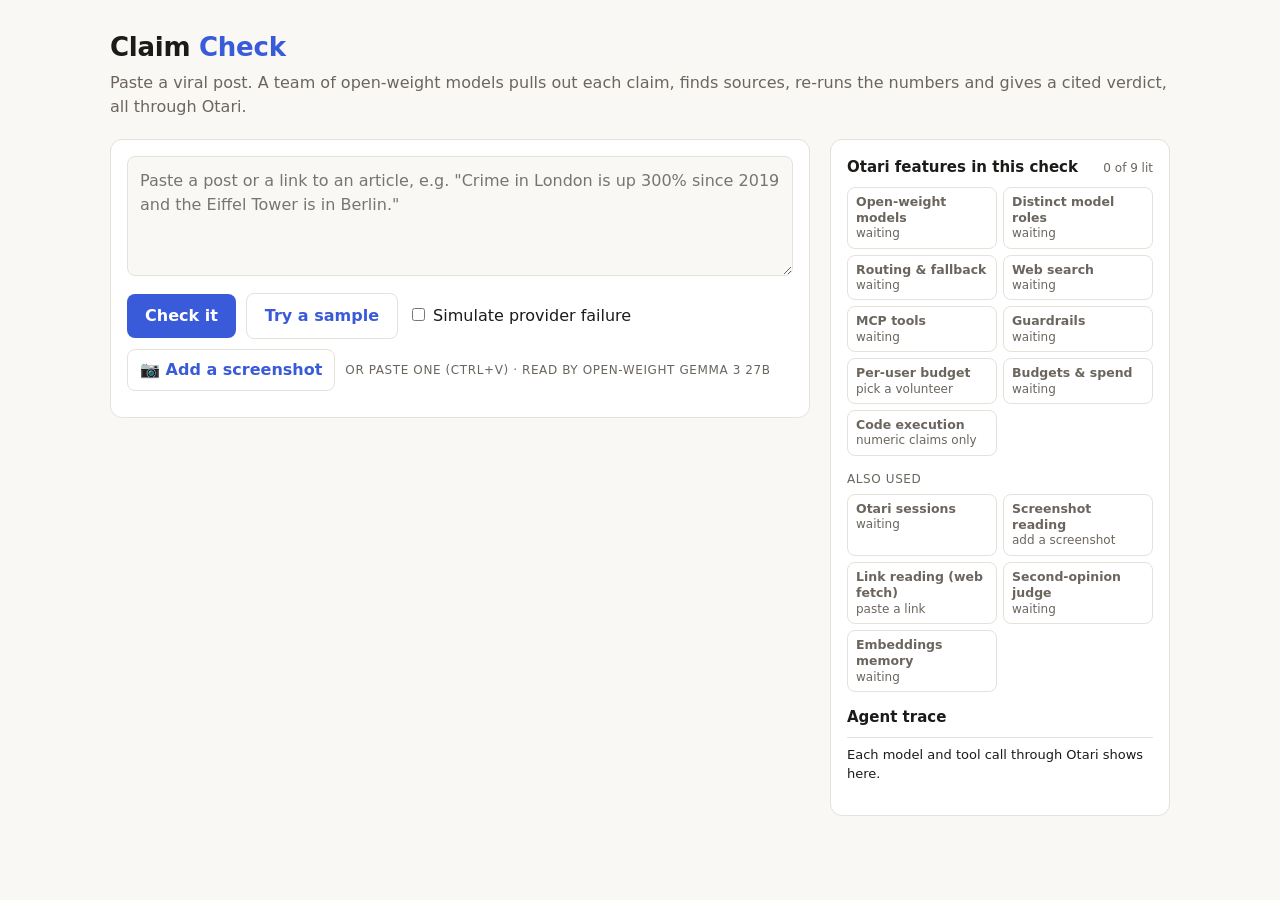
==== static/index.html @ 07c280ec "Second review pass: misinformation-safe extraction, robustness, pinned deps - Extractor prompt frame" ====
<!doctype html>
<html lang="en">
<head>
<meta charset="utf-8">
<meta name="viewport" content="width=device-width, initial-scale=1">
<title>Claim Check</title>
<style>
:root{--bg:#faf8f5;--card:#fff;--ink:#1d1b19;--quiet:#6b655e;--line:#e6e1da;--accent:#3a5bd9;
--good:#2f7d4f;--bad:#b3362c;--warn:#b7791f;--muted:#7a7570;font-family:Inter,system-ui,-apple-system,Segoe UI,sans-serif}
@media (prefers-color-scheme:dark){:root{--bg:#161514;--card:#1f1e1c;--ink:#efece8;--quiet:#a39d96;--line:#34312e;--accent:#8aa2ff}}
*{box-sizing:border-box}main>*{min-width:0}.nums,.err,.expl,.src{overflow-wrap:anywhere}body{margin:0;background:var(--bg);color:var(--ink);line-height:1.5}
header{max-width:1100px;margin:0 auto;padding:28px 20px 8px}
h1{margin:0;font-size:26px;letter-spacing:-.01em}h1 span{color:var(--accent)}
header p{margin:4px 0 0;color:var(--quiet)}
main{max-width:1100px;margin:0 auto;padding:12px 20px 60px;display:grid;grid-template-columns:minmax(0,1fr) 340px;gap:20px}
@media (max-width:860px){main{grid-template-columns:minmax(0,1fr)}}
html,body{overflow-x:hidden}
.card{background:var(--card);border:1px solid var(--line);border-radius:12px;padding:16px}
textarea{width:100%;min-height:120px;border:1px solid var(--line);border-radius:8px;padding:12px;font:inherit;
background:var(--bg);color:var(--ink);resize:vertical}
.row{display:flex;gap:10px;align-items:center;margin-top:10px;flex-wrap:wrap}
button{background:var(--accent);color:#fff;border:0;border-radius:8px;padding:10px 18px;font:inherit;font-weight:600;cursor:pointer}
button:disabled{opacity:.5;cursor:default}.ghost{background:none;color:var(--accent);border:1px solid var(--line)}
#status{color:var(--quiet);font-size:14px}
.claim{margin-top:14px}.claim h3{margin:0 0 6px;font-size:16px;font-weight:600}
.kind{font-size:12px;color:var(--quiet);text-transform:uppercase;letter-spacing:.05em}
.verdict{display:inline-block;font-weight:700;font-size:13px;padding:3px 10px;border-radius:999px;border:1.5px solid currentColor;margin-right:8px}
.v-Supported{color:var(--good)}.v-False{color:var(--bad)}.v-Misleading{color:var(--warn)}
.v-Unsupported,.v-Cantverify,.v-Opinion,.v-pending{color:var(--muted)}
.expl{margin:8px 0}.true{color:var(--quiet);font-size:14px}
.src{font-size:14px;margin:4px 0;padding-left:10px;border-left:3px solid var(--line)}
.src.supports{border-color:var(--good)}.src.contradicts{border-color:var(--bad)}
.src a{color:var(--accent);word-break:break-all}.src q{color:var(--quiet)}
.nums{font-size:14px;background:var(--bg);border-radius:8px;padding:8px 10px;margin-top:8px}
.nums code{font-size:12px;white-space:pre-wrap;display:block;margin-top:4px;color:var(--quiet)}
aside h2{font-size:15px;margin:0 0 8px}.step{font-size:13px;border-top:1px solid var(--line);padding:7px 0}
.step b{text-transform:capitalize}.step .m{color:var(--quiet);word-break:break-all}.fb{color:var(--warn);font-weight:600}
.err{color:var(--bad)}.blocked{border-color:var(--bad)}.blocked b{color:var(--bad)}
select{font:inherit;padding:6px;border-radius:6px;border:1px solid var(--line);background:var(--bg);color:var(--ink)}
.badge{font-size:11px;border:1px solid var(--line);border-radius:999px;padding:1px 7px;margin-left:4px;color:var(--quiet)}.tot{font-size:14px;margin-top:8px;font-weight:600}
.spin{display:inline-block;width:10px;height:10px;border:2px solid var(--line);border-top-color:var(--accent);border-radius:50%;animation:s 1s linear infinite;margin-right:6px}
@keyframes s{to{transform:rotate(360deg)}}
.feat{display:grid;grid-template-columns:repeat(2,minmax(0,1fr));gap:6px;margin-bottom:14px}
.tile{min-width:0;overflow-wrap:anywhere;border:1px solid var(--line);border-radius:8px;padding:6px 8px;font-size:12px;line-height:1.3;color:var(--quiet);transition:all .25s}
.tile b{display:block;font-size:12.5px;color:var(--quiet)}
.tile.on{border-color:var(--good);background:color-mix(in srgb,var(--good) 10%,transparent);color:var(--ink)}.tile.on b{color:var(--good)}
.tile.warn{border-color:var(--warn);background:color-mix(in srgb,var(--warn) 12%,transparent);color:var(--ink)}.tile.warn b{color:var(--warn)}
.tile.bad{border-color:var(--bad);background:color-mix(in srgb,var(--bad) 10%,transparent);color:var(--ink)}.tile.bad b{color:var(--bad)}
.tile.idle b::after{content:" ·";}
.shot{display:flex;gap:10px;align-items:center;margin-top:10px;flex-wrap:wrap}.shot img{max-height:70px;border-radius:6px;border:1px solid var(--line)}
.linkbtn{background:none;border:0;color:var(--accent);padding:0;font-weight:600;cursor:pointer}
.second{font-size:13px;margin-top:6px;color:var(--quiet)}.second.dis{color:var(--warn);font-weight:600}
.reply{white-space:pre-wrap;background:var(--bg);border:1px solid var(--line);border-radius:8px;padding:10px;margin-top:8px;font-size:15px}
.cardimg{width:100%;max-width:420px;border:1px solid var(--line);border-radius:8px;margin-top:8px;display:block}
.cached{font-size:12px;color:var(--warn);margin-top:4px}.transcript{white-space:pre-wrap;font-size:14px;color:var(--quiet)}
.hist{font-size:13px;margin-top:10px}.hist a{color:var(--accent);text-decoration:none}.hist div{padding:3px 0;border-top:1px solid var(--line)}
.banner{background:color-mix(in srgb,var(--accent) 10%,transparent);border:1px solid var(--accent);border-radius:10px;padding:10px 14px;margin-bottom:12px;font-size:14px}
.subhead{font-size:12px;color:var(--quiet);margin:2px 0 6px;text-transform:uppercase;letter-spacing:.05em}
.fhead{display:flex;justify-content:space-between;align-items:baseline}.fhead span{font-size:12px;color:var(--quiet)}

@keyframes pulse{0%,100%{box-shadow:0 0 0 0 rgba(37,99,235,.5)}50%{box-shadow:0 0 0 6px rgba(37,99,235,0)}}
#go.pulse{animation:pulse 1.4s ease-in-out 3}
</style>
</head>
<body>
<header>
  <h1>Claim <span>Check</span></h1>
  <p>Paste a viral post. A team of open-weight models pulls out each claim, finds sources, re-runs the numbers and gives a cited verdict, all through Otari.</p>
</header>
<main>
  <section>
    <div id="banner"></div>
    <div class="card">
      <textarea id="post" maxlength="4000" placeholder="Paste a post or a link to an article, e.g. &quot;Crime in London is up 300% since 2019 and the Eiffel Tower is in Berlin.&quot;"></textarea>
      <div class="row">
        <button id="go">Check it</button>
        <button class="ghost" id="sample">Try a sample</button>
        <label title="Sends a request the primary provider rejects, so Otari's routing policy falls back"><input type="checkbox" id="outage"> Simulate provider failure</label>
        <label id="vwrap" hidden>Checking as <select id="volunteer"></select></label>
        <span id="status"></span>
      </div>
      <div class="shot">
        <label class="ghost" style="padding:8px 12px;border-radius:8px;cursor:pointer;border:1px solid var(--line);color:var(--accent);font-weight:600">
          📷 Add a screenshot<input type="file" id="shotfile" accept="image/png,image/jpeg,image/webp" hidden></label>
        <span class="kind">or paste one (Ctrl+V) · read by open-weight Gemma 3 27B</span>
        <img id="shotprev" hidden alt="Screenshot preview"><button class="linkbtn" id="shotclear" hidden>Remove</button>
      </div>
      <div class="hist" id="hist"></div>
    </div>
    <div id="sharebox"></div>
    <div id="claims"></div>
  </section>
  <aside class="card">
    <div class="fhead"><h2>Otari features in this check</h2><span id="fcount"></span></div>
    <div class="feat" id="feat"></div>
    <div class="subhead">Also used</div>
    <div class="feat" id="feat2"></div>
    <h2>Agent trace</h2>
    <div id="trace"><div class="step m">Each model and tool call through Otari shows here.</div></div>
    <div class="tot" id="total"></div>
  </aside>
</main>
<script>
const $ = s => document.querySelector(s);
const esc = s => String(s ?? "").replace(/[&<>"']/g, c => ({"&":"&amp;","<":"&lt;",">":"&gt;",'"':"&quot;","'":"&#39;"}[c]));
const SAMPLE = "BREAKING: UK inflation hit 11.1% in October 2022, the highest in 41 years. The Eiffel Tower is in Berlin. Honestly this government is the worst ever.";
let cost = 0, steps = 0;
fetch("/api/config").then(r => r.json()).then(c => {
  if (c.volunteers.length){ $("#vwrap").hidden = false;
    $("#volunteer").innerHTML = c.volunteers.map(v => `<option>${esc(v)}</option>`).join(""); }
}).catch(() => {});

// ---- Live feature panel: every tile is driven by real trace data from Otari responses
const TILES = [
  ["models","Open-weight models"],["roles","Distinct model roles"],["routing","Routing & fallback"],
  ["search","Web search"],["mcp","MCP tools"],["guard","Guardrails"],
  ["peruser","Per-user budget"],["budget","Budgets & spend"],["code","Code execution"]];
let F;
function resetF(){ F = {tier:null, session:null, reader:false, readerModel:null, memoryRan:false, memoryHits:0, page:null, judges:0, agreed:0, models:new Set(), roles:new Set(), policy:false, fell:null, searches:0, mcpAttached:false,
  mcpCalls:[], guards:[], blocked:false, user:null, overBudget:false, numbersTried:false, numbersOk:false, spend:0}; renderF(); }
// Friendly model names: drop the provider path and Bedrock's region/vendor prefix and version suffix
const short = m => String(m || "").split("/").pop().replace(/^(us|eu|apac)\.[a-z]+\./, "").replace(/-v\d+:\d+$/, "").replace(/^[a-z]+:/, "");
function tile(id, state, detail){ return [id, state, detail]; }
function renderF(){
  const t = {};
  t.models = F.models.size ? tile("models", F.models.size >= 2 ? "on" : "idle", `${F.models.size}: ${[...F.models].map(short).join(", ")}`) : tile("models","","waiting");
  t.roles = F.roles.size ? tile("roles", F.roles.size >= 2 ? "on" : "idle", [...F.roles].join(" · ")) : tile("roles","","waiting");
  t.routing = F.fell ? tile("routing","warn",`fell back to ${short(F.fell)}`) : F.tier ? tile("routing","warn",`budget tier-down: judge on ${short(F.tier)}`) : F.policy ? tile("routing","on","via Otari policies (cc-*)") : tile("routing","","waiting");
  t.search = F.searches ? tile("search","on",`${F.searches} search/fetch call(s)`) : tile("search","","waiting");
  t.mcp = F.mcpCalls.length ? tile("mcp","on",[...new Set(F.mcpCalls.map(c => c.tool))].join(", ")) : F.mcpAttached ? tile("mcp","idle","attached · model didn't need it") : tile("mcp","","waiting");
  t.guard = F.blocked ? tile("guard","bad","post blocked before any model") : F.guards.length ? tile("guard","on", F.guards.map(g => `${g.profile} ${g.valid ? "✓" : g.valid === false ? "✗" : "?"}`).join(", ")) : tile("guard","","waiting");
  t.peruser = F.overBudget ? tile("peruser","bad",`${F.user || "key"}: limit reached`) : F.user ? tile("peruser","on",`${F.user}'s own key & budget`) : tile("peruser","","pick a volunteer");
  t.budget = F.spend ? tile("budget","on",`$${F.spend.toFixed(4)} metered by Otari`) : tile("budget","","waiting");
  t.code = F.numbersOk ? tile("code","on","numbers re-run in sandbox") : F.numbersTried ? tile("code","bad","blocked on hosted (issue #2719)") : tile("code","","numeric claims only");
  let lit = 0;
  $("#feat").innerHTML = TILES.map(([id, label]) => { const [, st, d] = t[id]; if (st === "on" || st === "warn" || st === "bad" && id !== "code") lit++;
    return `<div class="tile ${st}"><b>${label}</b>${esc(d)}</div>`; }).join("");
  $("#fcount").textContent = `${lit} of 9 lit`;
  const x = [
    ["Otari sessions", F.session ? "on" : "", F.session ? `one session per check: ${F.session.slice(0, 22)}…` : "waiting"],
    ["Screenshot reading", F.reader ? "on" : "", F.reader ? `read by ${short(F.readerModel)}` : "add a screenshot"],
    ["Link reading (web fetch)", F.page ? "on" : "", F.page ? `read ${F.page}` : "paste a link"],
    ["Second-opinion judge", F.judges ? (F.agreed === F.judges ? "on" : "warn") : "", F.judges ? `agreed on ${F.agreed} of ${F.judges}` : "waiting"],
    ["Embeddings memory", F.memoryHits ? "on" : F.memoryRan ? "idle" : "", F.memoryHits ? `${F.memoryHits} claim(s) reused` : F.memoryRan ? "checked memory · nothing reused" : "waiting"]];
  $("#feat2").innerHTML = x.map(([label, st, d]) => `<div class="tile ${st}"><b>${label}</b>${esc(d)}</div>`).join("");
}
function featStep(s){
  if (!s.error){ F.models.add(s.upstream_model || s.model_served || s.model_requested); F.roles.add(s.role); }
  if (String(s.model_requested).startsWith("cc-")) F.policy = true;
  if (s.fell_back) F.fell = s.upstream_model || s.model_served;
  if (s.role === "judge" && /gpt-oss-20b/.test(s.upstream_model || "")) F.tier = s.upstream_model;  // cc-judge tiered down
  F.searches += (s.tool_calls || []).filter(c => /web_(search|fetch)/.test(c.type || "")).length;
  if (s.mcp && s.mcp.length) F.mcpAttached = true;
  F.mcpCalls.push(...(s.mcp_calls || []));
  if (s.guardrails && s.guardrails.length){ F.guards = s.guardrails;
    // our guardrail service runs these open-weight models for Otari's guardrail hook
    if (s.guardrails.some(g => g.valid !== null)){ F.models.add("Llama-Guard-4"); F.models.add("gpt-oss-safeguard-20b"); F.roles.add("guardrails"); } }
  if (s.cost_usd) F.spend += s.cost_usd;
  if (s.role === "reader" && !s.error){ F.reader = true; F.readerModel = s.upstream_model || s.model_served || s.model_requested; }
  if (s.role === "memory" && !s.error) F.memoryRan = true;
  if (s.role === "numbers"){ F.numbersTried = true; if (!s.error) F.numbersOk = true; }
  renderF();
}
resetF();
let shot = null, lastVerdicts = {}, lastPost = "";
async function loadShot(file){
  if (!file || !/^image\/(png|jpeg|webp)$/.test(file.type)) return;
  const img = new Image(), url = URL.createObjectURL(file);
  await new Promise(r => { img.onload = r; img.src = url; });
  const scale = Math.min(1, 1600 / Math.max(img.width, img.height)), c = document.createElement("canvas");
  c.width = Math.round(img.width * scale); c.height = Math.round(img.height * scale);
  c.getContext("2d").drawImage(img, 0, 0, c.width, c.height);
  shot = c.toDataURL("image/jpeg", 0.88); URL.revokeObjectURL(url);
  $("#shotprev").src = shot; $("#shotprev").hidden = false; $("#shotclear").hidden = false;
}
$("#shotfile").onchange = e => loadShot(e.target.files[0]);
$("#shotclear").onclick = () => { shot = null; $("#shotprev").hidden = true; $("#shotclear").hidden = true; $("#shotfile").value = ""; };
document.addEventListener("paste", e => { const it = [...(e.clipboardData?.items || [])].find(i => i.type.startsWith("image/")); if (it) loadShot(it.getAsFile()); });

function getHistory(){ try { return JSON.parse(localStorage.getItem("cc-history") || "[]"); } catch { return []; } }
function renderHistory(){
  const h = getHistory(); $("#hist").innerHTML = h.length ? `<div class="kind" style="border:0">Your recent checks</div>` + h.slice(0, 6).map(x =>
    `<div><a href="/r/${esc(x.id)}">${esc(x.text.slice(0, 80))}${x.text.length > 80 ? "…" : ""}</a> <span class="kind">${esc(x.summary)}</span></div>`).join("") : "";
}
function secondLine(o){
  if (!o) return "";
  return o.agree
    ? `<div class="second">✓ Second opinion from ${esc(short(o.model))} agrees: ${esc(o.verdict)}</div>`
    : `<div class="second dis">⚠ The two judges disagree. ${esc(short(o.model))} says <b>${esc(o.verdict)}</b>: ${esc(o.explanation)}</div>`;
}
function showShare(id, fromShared){
  const link = `${location.origin}/r/${id}`;
  $("#sharebox").innerHTML = `<div class="card claim"><b>Share this report</b> <span class="kind">anyone with the link sees these verdicts and sources</span>
    <div class="row"><input id="sharelink" value="${esc(link)}" readonly style="flex:1;min-width:0;font:inherit;padding:8px;border:1px solid var(--line);border-radius:8px;background:var(--bg);color:var(--ink)">
    <button class="ghost" id="copylink">Copy link</button></div>
    <img class="cardimg" src="/r/${esc(id)}/card.png" alt="Preview card shown when this link is shared" onerror="this.remove()">
    <div class="row" style="margin-top:10px"><button class="ghost" id="replybtn">✍ Draft a calm reply</button>
      <span class="kind">a short, friendly reply with sources you could post under the original</span></div>
    <div id="replyout"></div></div>`;
  $("#copylink").onclick = () => { navigator.clipboard?.writeText(link); $("#copylink").textContent = "Copied ✓"; };
  $("#replybtn").onclick = async () => {
    const b = $("#replybtn"); b.disabled = true; b.innerHTML = '<span class="spin"></span>Drafting…';
    try {
      const res = await fetch("/api/reply", {method: "POST", headers: {"Content-Type": "application/json"}, body: JSON.stringify({report_id: id})});
      const j = await res.json();
      if (!res.ok) throw new Error(typeof j.detail === "string" ? j.detail : "Error " + res.status);
      if (j.step && !fromShared){ addStep(j.step); featStep(j.step); }
      $("#replyout").innerHTML = `<div class="reply" id="replytext">${esc(j.reply)}</div>
        <div class="row" style="margin-top:6px"><button class="ghost" id="copyreply">Copy reply</button>
        <span class="kind">drafted by ${esc(short(j.step?.upstream_model || j.step?.model_requested))} · read it before you post</span></div>`;
      $("#copyreply").onclick = () => { navigator.clipboard?.writeText(j.reply); $("#copyreply").textContent = "Copied ✓"; };
      b.textContent = "✍ Reply drafted";
    } catch (e) { $("#replyout").innerHTML = `<p class="err">${esc(e.message)}</p>`; b.disabled = false; b.textContent = "✍ Draft a calm reply"; }
  };
  if (fromShared) return;
  try { const h = getHistory().filter(x => x.id !== id);
    h.unshift({id, text: lastPost || "(screenshot)", summary: Object.values(lastVerdicts).join(" · "), ts: Date.now()});
    localStorage.setItem("cc-history", JSON.stringify(h.slice(0, 20))); } catch {}
  renderHistory();
}
renderHistory();
const shared = location.pathname.match(/^\/r\/([a-f0-9]{8,32})$/);
if (shared){
  fetch(`/api/reports/${shared[1]}`).then(r => r.ok ? r.json() : Promise.reject(r.status)).then(rep => {
    $("#banner").innerHTML = `<div class="banner">Shared Claim Check report · checked ${esc(new Date(rep.created * 1000).toLocaleString())}. <a href="/">Check something else</a></div>`;
    $("#post").value = rep.post; resetF(); $("#claims").innerHTML = ""; $("#trace").innerHTML = ""; cost = 0; steps = 0;
    rep.events.forEach(handle); $("#status").textContent = "Shared report"; showShare(shared[1], true);
  }).catch(() => { $("#banner").innerHTML = `<div class="banner">This shared report isn't available any more (reports are kept while the demo server runs). <a href="/">Run a new check</a></div>`; });
}
$("#sample").onclick = () => { $("#post").value = SAMPLE; };
$("#go").onclick = check;
const params = new URLSearchParams(location.search);
if (params.get("q")) {  // prefill only: a link should never spend money on its own
  $("#post").value = params.get("q").slice(0, 4000);
  const b = $("#go"); if (b) { b.focus(); b.classList.add("pulse"); }
}

function claimCard(c){
  const d = document.createElement("div");
  d.className = "card claim"; d.id = "claim-" + c.id;
  d.innerHTML = `<div class="kind">${esc(c.kind)}</div><h3>${esc(c.text)}</h3>
    <div class="body"><span class="verdict v-pending"><span class="spin"></span>Checking</span></div>
    <div class="ev"></div><div class="nm"></div>`;
  $("#claims").appendChild(d);
}
function addStep(s){
  if (steps++ === 0) $("#trace").innerHTML = "";
  if (s.cost_usd) cost += s.cost_usd;
  const tools = s.tools.length ? " · " + s.tools.map(t => t.replace("otari_","")).join(", ") : "";
  const calls = s.tool_calls.length ? ` · ${s.tool_calls.length} tool call(s)` : "";
  const mcp = s.mcp && s.mcp.length ? `<span class="badge">MCP: ${esc(s.mcp.join(", "))}</span>` : "";
  const gr = s.guardrails && s.guardrails.length ? `<span class="badge">guardrails: ${s.guardrails.map(g => esc(g.profile) + (g.valid === false ? " ✗" : g.valid ? " ✓" : " ?")).join(", ")}</span>` : "";
  const fbinfo = s.fell_back ? ` → served by ${esc(s.upstream_model || s.model_served)} after ${s.attempts} attempt(s)` : "";
  const who = s.user ? `<span class="badge">user: ${esc(s.user)}</span>` : "";
  $("#trace").insertAdjacentHTML("beforeend", `<div class="step"><b>${esc(s.role)}</b>
    ${s.fell_back ? '<span class="fb"> fallback</span>' : ""}${who}<br><span class="m">${esc(s.model_requested)}${fbinfo}${esc(tools)}${esc(calls)}</span>${mcp}${gr}<br>
    <span class="m">${s.seconds}s · ${s.prompt_tokens + s.completion_tokens} tokens${s.cost_usd != null ? " · $" + s.cost_usd.toFixed(4) : ""}</span>
    ${s.error ? `<br><span class="err">${esc(s.error)}</span>` : ""}</div>`);
  $("#total").textContent = `${steps} calls · $${cost.toFixed(4)} total`;
}
function handle(ev){
  const card = ev.claim_id && $("#claim-" + ev.claim_id);
  switch (ev.type){
    case "status": $("#status").innerHTML = '<span class="spin"></span>' + esc(ev.message); if (card) card.querySelector(".body").innerHTML = `<span class="verdict v-pending"><span class="spin"></span>${esc(ev.message)}</span>`; break;
    case "claims": ev.claims.forEach(claimCard); break;
    case "step": addStep(ev.step); featStep(ev.step); break;
    case "user": F.user = ev.user; renderF(); break;
    case "session": F.session = ev.id; renderF(); break;
    case "transcript": $("#claims").insertAdjacentHTML("beforeend", `<div class="card claim"><div class="kind">Read from the screenshot</div><div class="transcript">${esc(ev.text || "(no text found)")}</div></div>`); break;
    case "report": showShare(ev.id); break;
    case "page": { let host = ""; try { host = new URL(ev.url).hostname; } catch {}
      F.page = host || "page"; renderF();
      $("#claims").insertAdjacentHTML("beforeend", `<div class="card claim"><div class="kind">Read from the link with Otari web fetch</div>
        <b>${/^https?:\/\//i.test(ev.url) ? `<a href="${esc(ev.url)}" target="_blank" rel="noopener noreferrer">${esc(ev.title || ev.url)}</a>` : esc(ev.title)}</b>
        <div class="transcript">${esc(ev.excerpt)}${ev.excerpt && ev.excerpt.length >= 700 ? "…" : ""}</div></div>`); break; }
    case "evidence": card.querySelector(".ev").innerHTML = (ev.research.evidence || []).map(e =>
      `<div class="src ${esc(e.stance)}">${/^https?:\/\//i.test(e.url || "") ? `<a href="${esc(e.url)}" target="_blank" rel="noopener noreferrer">${esc(e.title || e.url)}</a>` : esc(e.title || e.url || "source")}
       ${e.publisher ? " · " + esc(e.publisher) : ""}<br><q>${esc(e.quote)}</q></div>`).join("") || `<div class="src">${esc(ev.research.summary)}</div>`; break;
    case "numbers": { const n = ev.numbers; card.querySelector(".nm").innerHTML = n.applicable
      ? `<div class="nums"><b>Numbers check:</b> ${esc(n.computation)} = <b>${esc(n.result)}</b> (claimed ${esc(n.claimed)}) ${n.consistent ? "✓ consistent" : "✗ doesn't match"}<code>${esc(n.code)}</code></div>`
      : `<div class="nums">${esc(n.note)}</div>`; break; }
    case "verdict": { const r = ev.result, v = (r.verdict || "").replace(/[^A-Za-z]/g,"");
      if (ev.cached){ F.memoryHits++; renderF(); }
      lastVerdicts[ev.claim_id] = r.verdict;
      card.querySelector(".body").innerHTML = `<span class="verdict v-${v}">${esc(r.verdict)}</span><span class="kind">${esc(r.confidence)} confidence</span>
        ${ev.cached ? `<div class="cached">♻ Already checked ${esc(ev.cached.age_hours)} h ago, matched “${esc(ev.cached.matched)}” (similarity ${esc(ev.cached.similarity)}). Verdict reused, no new searches.</div>` : ""}
        <p class="expl">${esc(r.explanation)}</p>${r.what_is_true ? `<p class="true">What's true: ${esc(r.what_is_true)}</p>` : ""}
        ${secondLine(r.second_opinion)}`;
      if (r.second_opinion){ F.judges++; if (r.second_opinion.agree) F.agreed++; renderF(); } break; }
    case "error": (card ? card.querySelector(".body") : $("#claims")).insertAdjacentHTML("beforeend", `<p class="err">${esc(ev.message)}</p>`); break;
    case "blocked": F.blocked = true; renderF(); $("#claims").insertAdjacentHTML("beforeend", `<div class="card claim blocked"><b>Blocked by guardrail</b><p class="expl">This post was stopped before reaching any model. ${esc(ev.message)}</p></div>`); $("#status").textContent = "Blocked"; break;
    case "budget": F.overBudget = true; renderF(); (card ? card.querySelector(".body") : $("#claims")).insertAdjacentHTML("beforeend", card
      ? `<p class="err"><b>Budget reached.</b> ${esc(ev.message)}</p>`
      : `<div class="card claim blocked"><b>Budget reached</b><p class="expl">${esc(ev.message)}</p></div>`); $("#status").textContent = "Budget reached"; break;
    case "done": $("#status").textContent = "Done"; break;
  }
}
async function check(){
  const post = $("#post").value.trim(); if (post.length < 10 && !shot) { $("#status").textContent = "Paste a post or add a screenshot"; return; }
  lastPost = post || "(screenshot)"; lastVerdicts = {}; $("#sharebox").innerHTML = ""; $("#banner").innerHTML = "";
  if (location.pathname !== "/") window.history.replaceState(null, "", "/");
  $("#go").disabled = true; $("#claims").innerHTML = ""; $("#trace").innerHTML = ""; $("#total").textContent = ""; cost = 0; steps = 0; resetF();
  try {
    const res = await fetch("/api/check", {method:"POST", headers:{"Content-Type":"application/json"}, body: JSON.stringify({post, image: shot, volunteer: $("#vwrap").hidden ? null : $("#volunteer").value, simulate_outage: $("#outage").checked})});
    if (!res.ok) { let m = "Error " + res.status; try { const j = await res.json(); if (j.detail) m = typeof j.detail === "string" ? j.detail : m; } catch (_) {}
      $("#status").textContent = m; return; }
    const reader = res.body.getReader(), dec = new TextDecoder(); let buf = "";
    for (;;){ const {value, done} = await reader.read(); if (done) break;
      buf += dec.decode(value, {stream:true}); let i;
      while ((i = buf.indexOf("\n\n")) >= 0){ const line = buf.slice(0, i); buf = buf.slice(i + 2);
        if (line.startsWith("data: ")) handle(JSON.parse(line.slice(6))); } }
  } catch (e) { $("#status").textContent = "Error: " + e.message; }
  finally { $("#go").disabled = false; }
}
</script>
</body>
</html>
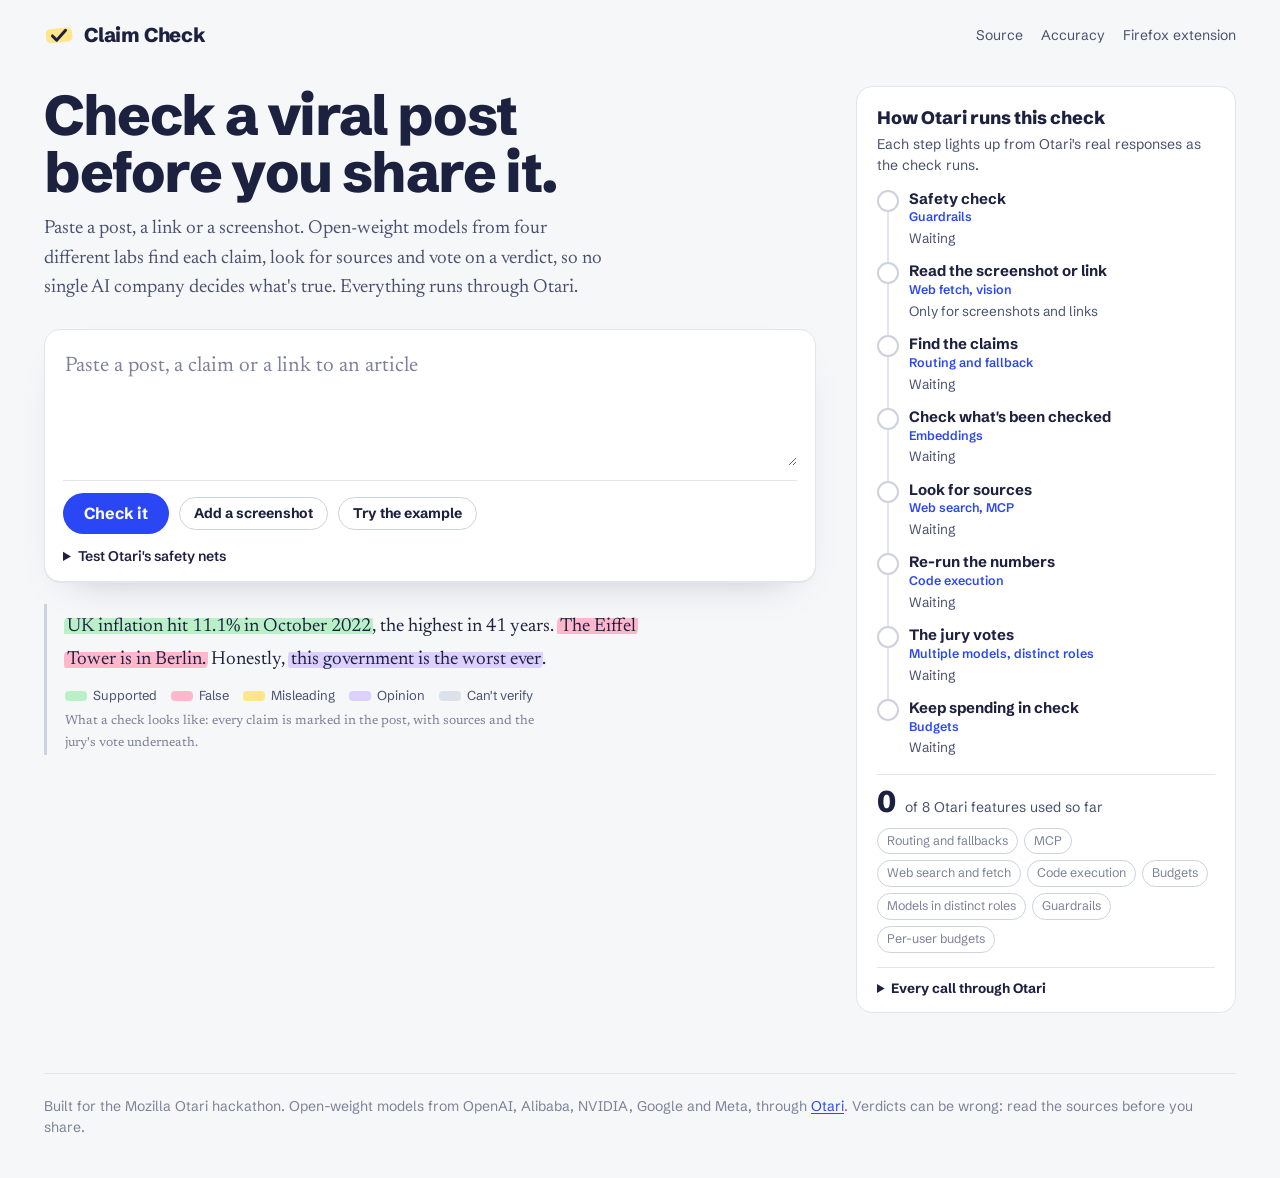
==== commit ae09c598: "A four-lab jury, claims marked up in the post, a live view of how Otari routes each check - Jury: gp" ====
--- a/static/index.html
+++ b/static/index.html
@@ -4,165 +4,523 @@
 <meta charset="utf-8">
 <meta name="viewport" content="width=device-width, initial-scale=1">
 <title>Claim Check</title>
+<meta name="description" content="Check a viral post before you share it: open-weight models from four labs find each claim, look for sources and vote on a verdict, through Otari.">
+<link rel="preconnect" href="https://fonts.googleapis.com"><link rel="preconnect" href="https://fonts.gstatic.com" crossorigin>
+<link href="https://fonts.googleapis.com/css2?family=Newsreader:ital,opsz,wght@0,6..72,400;0,6..72,500;0,6..72,600;1,6..72,400&family=Schibsted+Grotesk:wght@400;500;600;700;800&display=swap" rel="stylesheet">
 <style>
-:root{--bg:#faf8f5;--card:#fff;--ink:#1d1b19;--quiet:#6b655e;--line:#e6e1da;--accent:#3a5bd9;
---good:#2f7d4f;--bad:#b3362c;--warn:#b7791f;--muted:#7a7570;font-family:Inter,system-ui,-apple-system,Segoe UI,sans-serif}
-@media (prefers-color-scheme:dark){:root{--bg:#161514;--card:#1f1e1c;--ink:#efece8;--quiet:#a39d96;--line:#34312e;--accent:#8aa2ff}}
-*{box-sizing:border-box}main>*{min-width:0}.nums,.err,.expl,.src{overflow-wrap:anywhere}body{margin:0;background:var(--bg);color:var(--ink);line-height:1.5}
-header{max-width:1100px;margin:0 auto;padding:28px 20px 8px}
-h1{margin:0;font-size:26px;letter-spacing:-.01em}h1 span{color:var(--accent)}
-header p{margin:4px 0 0;color:var(--quiet)}
-main{max-width:1100px;margin:0 auto;padding:12px 20px 60px;display:grid;grid-template-columns:minmax(0,1fr) 340px;gap:20px}
-@media (max-width:860px){main{grid-template-columns:minmax(0,1fr)}}
-html,body{overflow-x:hidden}
-.card{background:var(--card);border:1px solid var(--line);border-radius:12px;padding:16px}
-textarea{width:100%;min-height:120px;border:1px solid var(--line);border-radius:8px;padding:12px;font:inherit;
-background:var(--bg);color:var(--ink);resize:vertical}
-.row{display:flex;gap:10px;align-items:center;margin-top:10px;flex-wrap:wrap}
-button{background:var(--accent);color:#fff;border:0;border-radius:8px;padding:10px 18px;font:inherit;font-weight:600;cursor:pointer}
-button:disabled{opacity:.5;cursor:default}.ghost{background:none;color:var(--accent);border:1px solid var(--line)}
-#status{color:var(--quiet);font-size:14px}
-.claim{margin-top:14px}.claim h3{margin:0 0 6px;font-size:16px;font-weight:600}
-.kind{font-size:12px;color:var(--quiet);text-transform:uppercase;letter-spacing:.05em}
-.verdict{display:inline-block;font-weight:700;font-size:13px;padding:3px 10px;border-radius:999px;border:1.5px solid currentColor;margin-right:8px}
-.v-Supported{color:var(--good)}.v-False{color:var(--bad)}.v-Misleading{color:var(--warn)}
-.v-Unsupported,.v-Cantverify,.v-Opinion,.v-pending{color:var(--muted)}
-.expl{margin:8px 0}.true{color:var(--quiet);font-size:14px}
-.src{font-size:14px;margin:4px 0;padding-left:10px;border-left:3px solid var(--line)}
-.src.supports{border-color:var(--good)}.src.contradicts{border-color:var(--bad)}
-.src a{color:var(--accent);word-break:break-all}.src q{color:var(--quiet)}
-.nums{font-size:14px;background:var(--bg);border-radius:8px;padding:8px 10px;margin-top:8px}
-.nums code{font-size:12px;white-space:pre-wrap;display:block;margin-top:4px;color:var(--quiet)}
-aside h2{font-size:15px;margin:0 0 8px}.step{font-size:13px;border-top:1px solid var(--line);padding:7px 0}
-.step b{text-transform:capitalize}.step .m{color:var(--quiet);word-break:break-all}.fb{color:var(--warn);font-weight:600}
-.err{color:var(--bad)}.blocked{border-color:var(--bad)}.blocked b{color:var(--bad)}
-select{font:inherit;padding:6px;border-radius:6px;border:1px solid var(--line);background:var(--bg);color:var(--ink)}
-.badge{font-size:11px;border:1px solid var(--line);border-radius:999px;padding:1px 7px;margin-left:4px;color:var(--quiet)}.tot{font-size:14px;margin-top:8px;font-weight:600}
-.spin{display:inline-block;width:10px;height:10px;border:2px solid var(--line);border-top-color:var(--accent);border-radius:50%;animation:s 1s linear infinite;margin-right:6px}
+/* ---------- tokens: paper, ink, signal blue, and highlighter inks for verdicts */
+:root{
+  --paper:#F6F7F9; --sheet:#FFFFFF; --ink:#1D2140; --ink-2:#4A5070; --ink-3:#7C8199; --rule:#E2E5EC; --rule-2:#CDD2DD;
+  --signal:#2B47F5; --signal-soft:#E8ECFF;
+  --mk-sup:#B9F0C8; --tx-sup:#0D5B2C; --mk-false:#FFB8CB; --tx-false:#8E0F33; --mk-mis:#FFE68A; --tx-mis:#6B4D00;
+  --mk-op:#DCD0FF; --tx-op:#4A2C99; --mk-unk:#DDE1E8; --tx-unk:#454B63; --mk-pend:rgba(43,71,245,.10);
+  --sans:"Schibsted Grotesk",ui-sans-serif,system-ui,sans-serif; --serif:Newsreader,"Iowan Old Style",Georgia,serif;
+  --r-s:6px; --r-m:10px; --r-l:16px;
+}
+@media (prefers-color-scheme:dark){:root{
+  --paper:#12152A; --sheet:#1A1E38; --ink:#ECEEF7; --ink-2:#B7BCD3; --ink-3:#8A90AB; --rule:#2B3054; --rule-2:#3A4070;
+  --signal:#8FA0FF; --signal-soft:#232A5A;
+  --mk-sup:rgba(110,231,150,.30); --tx-sup:#A7F3C1; --mk-false:rgba(255,120,160,.32); --tx-false:#FFC2D3;
+  --mk-mis:rgba(255,214,90,.30); --tx-mis:#FFE69A; --mk-op:rgba(176,150,255,.32); --tx-op:#D9CCFF;
+  --mk-unk:rgba(190,198,220,.22); --tx-unk:#D3D8E8; --mk-pend:rgba(143,160,255,.16);
+}}
+*{box-sizing:border-box} html,body{overflow-x:hidden} [hidden]{display:none!important}
+body{margin:0;background:var(--paper);color:var(--ink);font:16px/1.5 var(--sans);-webkit-font-smoothing:antialiased}
+a{color:var(--signal);text-underline-offset:2px} button,input,select,textarea{font:inherit;color:inherit}
+:focus-visible{outline:3px solid var(--signal);outline-offset:2px;border-radius:4px}
+.wrap{max-width:1240px;margin:0 auto;padding:0 24px}
+.sr{position:absolute;width:1px;height:1px;overflow:hidden;clip:rect(0 0 0 0)}
+
+/* ---------- masthead */
+.top{display:flex;align-items:center;justify-content:space-between;gap:16px;padding:20px 0 8px}
+.mark{display:flex;align-items:center;gap:10px;font-weight:800;font-size:20px;letter-spacing:-.01em;color:var(--ink);text-decoration:none}
+.mark svg{width:30px;height:30px}
+.top nav{display:flex;gap:18px;font-size:14px}.top nav a{color:var(--ink-2);text-decoration:none}.top nav a:hover{color:var(--signal)}
+
+/* ---------- hero */
+.hero{display:grid;grid-template-columns:minmax(0,1fr) 380px;gap:40px;align-items:start;padding:28px 0 60px}
+h1{font:800 clamp(34px,4.6vw,56px)/1.02 var(--sans);letter-spacing:-.025em;margin:0 0 14px;max-width:16ch;text-wrap:balance}
+.lede{font:400 19px/1.55 var(--serif);color:var(--ink-2);max-width:56ch;margin:0}
+
+/* the one memorable thing: highlighter marks */
+mark.hl{color:inherit;background:none;padding:.05em .12em;margin:0 -.04em;border-radius:.35em .2em .4em .25em;
+  background-image:linear-gradient(100deg,var(--mk) 0%,var(--mk) 100%);background-repeat:no-repeat;
+  background-size:100% 78%;background-position:0 60%;-webkit-box-decoration-break:clone;box-decoration-break:clone;
+  --mk:var(--mk-pend);transition:background-color .3s}
+mark.hl.pending{--mk:transparent;text-decoration:underline 2px dashed var(--rule-2);text-underline-offset:5px}
+mark.hl.checking{--mk:var(--mk-pend);text-decoration:none}
+mark.hl.v-Supported{--mk:var(--mk-sup)} mark.hl.v-False{--mk:var(--mk-false)} mark.hl.v-Misleading{--mk:var(--mk-mis)}
+mark.hl.v-Opinion{--mk:var(--mk-op)} mark.hl.v-Unsupported,mark.hl.v-Cantverify{--mk:var(--mk-unk)}
+mark.hl.landed{animation:sweep .7s cubic-bezier(.2,.7,.2,1) both}
+@keyframes sweep{from{background-size:0% 78%}to{background-size:100% 78%}}
+mark.hl sup{font:700 11px/1 var(--sans);color:var(--ink-2);margin-left:2px;vertical-align:.55em}
+mark.hl a{color:inherit;text-decoration:none}
+@media (prefers-reduced-motion:reduce){mark.hl.landed{animation:none}*{scroll-behavior:auto!important}}
+
+/* ---------- the desk: where a post goes in */
+.desk{background:var(--sheet);border:1px solid var(--rule);border-radius:var(--r-l);padding:18px 18px 14px;margin-top:26px;
+  box-shadow:0 1px 0 var(--rule),0 18px 40px -28px rgba(29,33,64,.35)}
+.desk textarea{width:100%;min-height:118px;border:0;background:transparent;resize:vertical;padding:4px 2px;
+  font:400 21px/1.45 var(--serif);color:var(--ink)}
+.desk textarea::placeholder{color:var(--ink-3)} .desk textarea:focus{outline:none}
+.desk:focus-within{border-color:var(--signal)}
+.controls{display:flex;flex-wrap:wrap;align-items:center;gap:10px;border-top:1px solid var(--rule);padding-top:12px;margin-top:8px}
+.btn{border:1px solid transparent;border-radius:999px;padding:10px 20px;font-weight:700;cursor:pointer;line-height:1.2}
+.btn-go{background:var(--signal);color:#fff}.btn-go:hover{filter:brightness(1.08)}.btn-go:disabled{opacity:.55;cursor:default}
+@media (prefers-color-scheme:dark){.btn-go{color:#0E1230}}
+.btn-quiet{background:transparent;border-color:var(--rule-2);color:var(--ink)}.btn-quiet:hover{border-color:var(--signal);color:var(--signal)}
+.btn-small{padding:7px 14px;font-size:14px}
+.filebtn{display:inline-flex;align-items:center;gap:6px;cursor:pointer}
+#status{font-size:14px;color:var(--ink-2);margin-left:auto;min-height:1.5em;display:flex;align-items:center;gap:8px}
+.shotrow{display:flex;align-items:center;gap:10px;margin-top:10px}
+.shotrow img{max-height:64px;border-radius:var(--r-s);border:1px solid var(--rule)}
+.linkbtn{background:none;border:0;color:var(--signal);font-weight:600;cursor:pointer;padding:0}
+details.nets{margin-top:12px;font-size:14px;color:var(--ink-2)}
+details.nets summary{cursor:pointer;font-weight:600;color:var(--ink)}
+.nets .row{display:flex;flex-wrap:wrap;gap:16px;align-items:center;margin-top:10px}
+.nets label{display:flex;align-items:center;gap:8px}
+select{padding:6px 10px;border-radius:var(--r-s);border:1px solid var(--rule-2);background:var(--sheet)}
+.hint{font-size:13px;color:var(--ink-3);margin:8px 2px 0}
+.spin{width:12px;height:12px;border:2px solid var(--rule-2);border-top-color:var(--signal);border-radius:50%;animation:s 1s linear infinite;flex:none}
 @keyframes s{to{transform:rotate(360deg)}}
-.feat{display:grid;grid-template-columns:repeat(2,minmax(0,1fr));gap:6px;margin-bottom:14px}
-.tile{min-width:0;overflow-wrap:anywhere;border:1px solid var(--line);border-radius:8px;padding:6px 8px;font-size:12px;line-height:1.3;color:var(--quiet);transition:all .25s}
-.tile b{display:block;font-size:12.5px;color:var(--quiet)}
-.tile.on{border-color:var(--good);background:color-mix(in srgb,var(--good) 10%,transparent);color:var(--ink)}.tile.on b{color:var(--good)}
-.tile.warn{border-color:var(--warn);background:color-mix(in srgb,var(--warn) 12%,transparent);color:var(--ink)}.tile.warn b{color:var(--warn)}
-.tile.bad{border-color:var(--bad);background:color-mix(in srgb,var(--bad) 10%,transparent);color:var(--ink)}.tile.bad b{color:var(--bad)}
-.tile.idle b::after{content:" ·";}
-.shot{display:flex;gap:10px;align-items:center;margin-top:10px;flex-wrap:wrap}.shot img{max-height:70px;border-radius:6px;border:1px solid var(--line)}
-.linkbtn{background:none;border:0;color:var(--accent);padding:0;font-weight:600;cursor:pointer}
-.second{font-size:13px;margin-top:6px;color:var(--quiet)}.second.dis{color:var(--warn);font-weight:600}
-.reply{white-space:pre-wrap;background:var(--bg);border:1px solid var(--line);border-radius:8px;padding:10px;margin-top:8px;font-size:15px}
-.cardimg{width:100%;max-width:420px;border:1px solid var(--line);border-radius:8px;margin-top:8px;display:block}
-.cached{font-size:12px;color:var(--warn);margin-top:4px}.transcript{white-space:pre-wrap;font-size:14px;color:var(--quiet)}
-.hist{font-size:13px;margin-top:10px}.hist a{color:var(--accent);text-decoration:none}.hist div{padding:3px 0;border-top:1px solid var(--line)}
-.banner{background:color-mix(in srgb,var(--accent) 10%,transparent);border:1px solid var(--accent);border-radius:10px;padding:10px 14px;margin-bottom:12px;font-size:14px}
-.subhead{font-size:12px;color:var(--quiet);margin:2px 0 6px;text-transform:uppercase;letter-spacing:.05em}
-.fhead{display:flex;justify-content:space-between;align-items:baseline}.fhead span{font-size:12px;color:var(--quiet)}
-
-@keyframes pulse{0%,100%{box-shadow:0 0 0 0 rgba(37,99,235,.5)}50%{box-shadow:0 0 0 6px rgba(37,99,235,0)}}
-#go.pulse{animation:pulse 1.4s ease-in-out 3}
+@media (prefers-reduced-motion:reduce){.spin{animation-duration:3s}}
+.pulse{animation:pulse 1.4s ease-in-out 3}@keyframes pulse{50%{box-shadow:0 0 0 7px color-mix(in srgb,var(--signal) 25%,transparent)}}
+
+/* example + legend, shown before the first check */
+.example{margin-top:22px;padding:2px 0 0 18px;border-left:3px solid var(--rule-2)}
+.example p{font:400 19px/1.75 var(--serif);margin:4px 0 10px;max-width:60ch}
+.example .cap{font-size:13px;color:var(--ink-3)}
+.legend{display:flex;flex-wrap:wrap;gap:6px 14px;font-size:13px;color:var(--ink-2)}
+.legend span{display:inline-flex;align-items:center;gap:6px}
+.legend i{width:22px;height:10px;border-radius:4px;display:inline-block}
+
+/* ---------- results */
+.results{padding:22px 0 40px}
+.banner{background:var(--signal-soft);border-radius:var(--r-m);padding:12px 16px;margin:0 0 18px;font-size:15px}
+.source{background:var(--sheet);border:1px solid var(--rule);border-radius:var(--r-l);padding:22px 24px;margin-bottom:22px}
+.source h2,.sec h2{font:700 15px/1.3 var(--sans);margin:0 0 10px;color:var(--ink-2)}
+.source .text{font:400 21px/1.75 var(--serif);white-space:pre-wrap;overflow-wrap:anywhere;max-height:440px;overflow:auto}
+.source .from{font-size:14px;color:var(--ink-3);margin:12px 0 0}
+.source .from a{overflow-wrap:anywhere}
+
+.claim{background:var(--sheet);border:1px solid var(--rule);border-radius:var(--r-m);padding:20px 22px;margin-bottom:14px;scroll-margin-top:18px}
+.claim.focus{border-color:var(--signal)}
+.claim .head{display:grid;grid-template-columns:auto minmax(0,1fr);gap:12px;align-items:baseline}
+.claim .num{font:700 13px/1 var(--sans);color:var(--ink-3);width:24px;height:24px;border-radius:50%;border:1.5px solid var(--rule-2);display:grid;place-items:center}
+.claim h3{font:500 20px/1.4 var(--serif);margin:0;overflow-wrap:anywhere}
+.claim .body{margin:12px 0 0 36px}
+.vline{display:flex;flex-wrap:wrap;align-items:center;gap:10px}
+.vword{font:800 17px/1 var(--sans);padding:.28em .45em;border-radius:.3em .2em .35em .22em;background:var(--mk,var(--mk-unk));color:var(--tx,var(--tx-unk))}
+.vword.v-Supported{--mk:var(--mk-sup);--tx:var(--tx-sup)}.vword.v-False{--mk:var(--mk-false);--tx:var(--tx-false)}
+.vword.v-Misleading{--mk:var(--mk-mis);--tx:var(--tx-mis)}.vword.v-Opinion{--mk:var(--mk-op);--tx:var(--tx-op)}
+.conf{font-size:14px;color:var(--ink-2)}
+.wait{display:flex;align-items:center;gap:8px;font-size:15px;color:var(--ink-2)}
+.expl{font:400 18px/1.6 var(--serif);margin:10px 0 0;max-width:68ch}
+.truth{font-size:15px;color:var(--ink-2);margin:8px 0 0}
+.cached{font-size:14px;color:var(--ink-2);background:var(--signal-soft);border-radius:var(--r-s);padding:6px 10px;margin-top:10px}
+
+/* jury bench */
+.bench{margin-top:16px;border-top:1px solid var(--rule);padding-top:12px}
+.bench .tally{font-size:14px;color:var(--ink-2);margin:0 0 8px}
+.bench .tally b{color:var(--ink)}
+.seats{display:grid;grid-template-columns:repeat(auto-fit,minmax(132px,1fr));gap:8px}
+.seat{border:1px solid var(--rule);border-radius:var(--r-s);padding:8px 10px;font-size:13px;line-height:1.35;min-width:0}
+.seat .lab{font-weight:700;color:var(--ink)} .seat .mdl{color:var(--ink-3);overflow-wrap:anywhere}
+.seat .vote{display:inline-block;margin-top:5px;font-weight:700;padding:1px 6px;border-radius:4px;background:var(--mk,var(--mk-unk));color:var(--tx,var(--tx-unk))}
+.seat.presiding{border-color:var(--ink-2)}
+.seat.dissent{border-style:dashed;border-color:var(--tx-mis)}
+.seat.absent{opacity:.6}
+.seat .vote.v-Supported{--mk:var(--mk-sup);--tx:var(--tx-sup)}.seat .vote.v-False{--mk:var(--mk-false);--tx:var(--tx-false)}
+.seat .vote.v-Misleading{--mk:var(--mk-mis);--tx:var(--tx-mis)}
+.dissents{margin:10px 0 0;padding:0;list-style:none;font-size:14px;color:var(--ink-2)}
+.dissents li{margin-top:6px}
+
+/* evidence */
+.ev{margin-top:14px;display:grid;gap:10px}
+.src{display:grid;grid-template-columns:4px minmax(0,1fr);gap:12px;font-size:15px}
+.src::before{content:"";border-radius:2px;background:var(--rule-2)}
+.src.supports::before{background:var(--tx-sup)}.src.contradicts::before{background:var(--tx-false)}
+.src a{font-weight:600;overflow-wrap:anywhere}.src .pub{color:var(--ink-3)}
+.src q{display:block;font:italic 400 16px/1.5 var(--serif);color:var(--ink-2);margin-top:2px;quotes:"\201C" "\201D"}
+.src .unv{font-size:12px;color:var(--ink-3)}
+.nums{margin-top:12px;font-size:15px;background:var(--paper);border-radius:var(--r-s);padding:10px 12px;overflow-wrap:anywhere}
+.nums code{display:block;white-space:pre-wrap;font-size:13px;color:var(--ink-2);margin-top:6px}
+.err{color:var(--tx-false);overflow-wrap:anywhere}
+.stop{background:var(--sheet);border:2px solid var(--tx-false);border-radius:var(--r-m);padding:18px 20px;margin-bottom:14px}
+.stop h3{margin:0 0 4px;font-size:18px;color:var(--tx-false)}
+
+/* share + reply */
+.share{background:var(--sheet);border:1px solid var(--rule);border-radius:var(--r-m);padding:18px 20px;margin:4px 0 18px}
+.share h2{font-size:17px;margin:0 0 4px}.share p{margin:0 0 10px;color:var(--ink-2);font-size:14px}
+.share .linkrow{display:flex;gap:8px}.share input{flex:1;min-width:0;padding:9px 12px;border:1px solid var(--rule-2);border-radius:999px;background:var(--paper)}
+.share .grid{display:grid;grid-template-columns:minmax(0,260px) minmax(0,1fr);gap:18px;margin-top:14px;align-items:start}
+.cardimg{width:100%;border:1px solid var(--rule);border-radius:var(--r-s);display:block}
+.reply{white-space:pre-wrap;overflow-wrap:anywhere;font:400 17px/1.55 var(--serif);background:var(--paper);border-radius:var(--r-s);padding:12px 14px;margin-top:10px}
+.quietline{font-size:13px;color:var(--ink-3);margin-top:6px}
+
+/* ---------- Otari route (sticky) */
+.route{position:sticky;top:16px;background:var(--sheet);border:1px solid var(--rule);border-radius:var(--r-l);padding:20px 20px 14px}
+.route h2{font:800 18px/1.25 var(--sans);margin:0}
+.route .sub{font-size:14px;color:var(--ink-2);margin:4px 0 14px}
+.stations{list-style:none;margin:0;padding:0;position:relative}
+.st{position:relative;display:grid;grid-template-columns:22px minmax(0,1fr);gap:10px;padding:0 0 14px}
+.st::before{content:"";position:absolute;left:10px;top:20px;bottom:0;width:2px;background:var(--rule)}
+.st:last-child::before{display:none}
+.st.done::before,.st.warn::before{background:var(--signal)}
+.dot{width:22px;height:22px;border-radius:50%;border:2px solid var(--rule-2);background:var(--sheet);display:grid;place-items:center;z-index:1}
+.st.run .dot{border-color:var(--signal);border-top-color:transparent;animation:s 1s linear infinite}
+.st.done .dot{background:var(--signal);border-color:var(--signal)}
+.st.done .dot::after{content:"";width:8px;height:5px;border:2px solid #fff;border-top:0;border-right:0;transform:rotate(-45deg) translate(1px,-1px)}
+.st.warn .dot{background:var(--mk-mis);border-color:var(--tx-mis)}
+.st.bad .dot{background:var(--mk-false);border-color:var(--tx-false)}
+.st.skip{opacity:.45}
+.st .name{font-weight:700;font-size:15px;line-height:1.25}
+.st .feat{font-size:12.5px;color:var(--signal);font-weight:600}
+.st .det{font-size:13.5px;color:var(--ink-2);overflow-wrap:anywhere;margin-top:1px}
+.st.warn .det{color:var(--tx-mis)} .st.bad .det{color:var(--tx-false)}
+.score{display:flex;align-items:baseline;gap:10px;border-top:1px solid var(--rule);padding-top:12px;margin-top:2px}
+.score b{font:800 30px/1 var(--sans);letter-spacing:-.02em}.score span{font-size:14px;color:var(--ink-2)}
+.chips{display:flex;flex-wrap:wrap;gap:6px;margin-top:10px}
+.chip{font-size:12.5px;border:1px solid var(--rule-2);border-radius:999px;padding:3px 9px;color:var(--ink-3)}
+.chip.on{border-color:var(--signal);color:var(--signal);background:var(--signal-soft);font-weight:600}
+details.trace{margin-top:14px;border-top:1px solid var(--rule);padding-top:10px;font-size:13.5px}
+details.trace summary{cursor:pointer;font-weight:700}
+.step{border-top:1px solid var(--rule);padding:8px 0;color:var(--ink-2)}.step:first-child{border-top:0}
+.step b{color:var(--ink);text-transform:capitalize}.step .m{overflow-wrap:anywhere}
+.tag{display:inline-block;font-size:11.5px;border:1px solid var(--rule-2);border-radius:999px;padding:0 7px;margin:2px 4px 0 0}
+.tag.fb{border-color:var(--tx-mis);color:var(--tx-mis)}
+.tot{font-weight:700;margin-top:6px}
+
+.hist{margin-top:28px}.hist h2{font-size:15px;color:var(--ink-2);margin:0 0 6px}
+.hist ol{list-style:none;margin:0;padding:0}.hist li{border-top:1px solid var(--rule);padding:8px 0;font-size:15px;display:flex;gap:10px;justify-content:space-between}
+.hist li a{text-decoration:none;color:var(--ink);overflow:hidden;text-overflow:ellipsis;white-space:nowrap}.hist li a:hover{color:var(--signal)}
+.hist li span{color:var(--ink-3);font-size:13px;white-space:nowrap}
+footer{border-top:1px solid var(--rule);padding:22px 0 40px;font-size:14px;color:var(--ink-3)}
+
+.hero.compact{grid-template-columns:minmax(0,1fr) 380px;padding-top:12px}
+.hero.compact h1{font-size:28px;max-width:none;margin-bottom:6px}.hero.compact .lede{display:none}
+.hero.compact .desk{margin-top:12px}
+@media (max-width:980px){.hero,.hero.compact{grid-template-columns:minmax(0,1fr)}.route{position:static}.hero aside{order:2}}
+@media (max-width:600px){.wrap{padding:0 16px}.desk textarea,.source .text{font-size:19px}.claim .body{margin-left:0}
+  .share .grid{grid-template-columns:minmax(0,1fr)}#status{margin-left:0;width:100%}.top nav{display:none}}
 </style>
 </head>
 <body>
-<header>
-  <h1>Claim <span>Check</span></h1>
-  <p>Paste a viral post. A team of open-weight models pulls out each claim, finds sources, re-runs the numbers and gives a cited verdict, all through Otari.</p>
-</header>
-<main>
-  <section>
-    <div id="banner"></div>
-    <div class="card">
-      <textarea id="post" maxlength="4000" placeholder="Paste a post or a link to an article, e.g. &quot;Crime in London is up 300% since 2019 and the Eiffel Tower is in Berlin.&quot;"></textarea>
-      <div class="row">
-        <button id="go">Check it</button>
-        <button class="ghost" id="sample">Try a sample</button>
-        <label title="Sends a request the primary provider rejects, so Otari's routing policy falls back"><input type="checkbox" id="outage"> Simulate provider failure</label>
-        <label id="vwrap" hidden>Checking as <select id="volunteer"></select></label>
-        <span id="status"></span>
+<div class="wrap">
+  <header class="top">
+    <a class="mark" href="/" aria-label="Claim Check, home">
+      <svg viewBox="0 0 32 32" aria-hidden="true"><rect x="2" y="9" width="28" height="15" rx="5" fill="#FFE68A" transform="rotate(-6 16 16)"/>
+        <path d="M9 17l4.5 4.5L23 11" fill="none" stroke="currentColor" stroke-width="3.2" stroke-linecap="round" stroke-linejoin="round"/></svg>
+      Claim Check</a>
+    <nav><a href="https://github.com/mukeshkbj/claim-check-ottari/tree/otari-hackathon">Source</a>
+      <a href="https://github.com/mukeshkbj/claim-check-ottari/blob/otari-hackathon/BENCHMARK.md">Accuracy</a>
+      <a href="https://github.com/mukeshkbj/claim-check-ottari/tree/otari-hackathon/extension/firefox">Firefox extension</a></nav>
+  </header>
+
+  <section class="hero" id="hero">
+    <div>
+      <div id="banner"></div>
+      <h1>Check a viral post before you share it.</h1>
+      <p class="lede">Paste a post, a link or a screenshot. Open-weight models from four different labs find each claim,
+        look for sources and vote on a verdict, so no single AI company decides what's true. Everything runs through Otari.</p>
+
+      <div class="desk">
+        <label class="sr" for="post">Post, claim or link to check</label>
+        <textarea id="post" maxlength="4000" placeholder="Paste a post, a claim or a link to an article"></textarea>
+        <div class="shotrow" id="shotrow" hidden><img id="shotprev" alt="Screenshot to check"><button class="linkbtn" id="shotclear">Remove screenshot</button></div>
+        <div class="controls">
+          <button class="btn btn-go" id="go">Check it</button>
+          <label class="btn btn-quiet btn-small filebtn">Add a screenshot<input type="file" id="shotfile" accept="image/png,image/jpeg,image/webp" class="sr"></label>
+          <button class="btn btn-quiet btn-small" id="sample">Try the example</button>
+          <span id="status" role="status" aria-live="polite"></span>
+        </div>
+        <details class="nets">
+          <summary>Test Otari's safety nets</summary>
+          <div class="row">
+            <label title="Sends a request the first provider rejects, so Otari's routing policy falls back to the next model"><input type="checkbox" id="outage"> Simulate a provider failure</label>
+            <label id="vwrap" hidden title="Each volunteer has their own Otari key and monthly budget">Check as <select id="volunteer"></select></label>
+          </div>
+          <p class="hint">Bob's monthly budget is tiny, so his checks stop once it runs out. You can also paste a screenshot with Ctrl+V.</p>
+        </details>
       </div>
-      <div class="shot">
-        <label class="ghost" style="padding:8px 12px;border-radius:8px;cursor:pointer;border:1px solid var(--line);color:var(--accent);font-weight:600">
-          📷 Add a screenshot<input type="file" id="shotfile" accept="image/png,image/jpeg,image/webp" hidden></label>
-        <span class="kind">or paste one (Ctrl+V) · read by open-weight Gemma 3 27B</span>
-        <img id="shotprev" hidden alt="Screenshot preview"><button class="linkbtn" id="shotclear" hidden>Remove</button>
+
+      <div class="example" id="example">
+        <p><mark class="hl v-Supported">UK inflation hit 11.1% in October 2022</mark>, the highest in 41 years.
+          <mark class="hl v-False">The Eiffel Tower is in Berlin.</mark> Honestly, <mark class="hl v-Opinion">this government is the worst ever</mark>.</p>
+        <div class="legend" aria-label="What the colours mean">
+          <span><i style="background:var(--mk-sup)"></i>Supported</span><span><i style="background:var(--mk-false)"></i>False</span>
+          <span><i style="background:var(--mk-mis)"></i>Misleading</span><span><i style="background:var(--mk-op)"></i>Opinion</span>
+          <span><i style="background:var(--mk-unk)"></i>Can't verify</span></div>
+        <p class="cap">What a check looks like: every claim is marked in the post, with sources and the jury's vote underneath.</p>
       </div>
-      <div class="hist" id="hist"></div>
+
+      <section class="results" id="results" hidden>
+        <section class="source" id="source" hidden><h2 id="sourceh">The post, marked up</h2><div class="text" id="sourcetext"></div><p class="from" id="sourcefrom" hidden></p></section>
+        <div id="claims"></div>
+        <div id="sharebox"></div>
+      </section>
+
+      <section class="hist" id="hist" hidden><h2>Your recent checks</h2><ol></ol></section>
     </div>
-    <div id="sharebox"></div>
-    <div id="claims"></div>
+
+    <aside class="route" id="route" aria-label="How Otari runs this check">
+      <h2>How Otari runs this check</h2>
+      <p class="sub" id="routesub">Each step lights up from Otari's real responses as the check runs.</p>
+      <ol class="stations" id="stations"></ol>
+      <div class="score"><b id="scoreN">0</b><span id="scoreL">of 8 Otari features used so far</span></div>
+      <div class="chips" id="chips"></div>
+      <details class="trace" id="tracebox"><summary>Every call through Otari</summary><div id="trace"><p class="step">Each model and tool call shows here.</p></div><div class="tot" id="total"></div></details>
+    </aside>
   </section>
-  <aside class="card">
-    <div class="fhead"><h2>Otari features in this check</h2><span id="fcount"></span></div>
-    <div class="feat" id="feat"></div>
-    <div class="subhead">Also used</div>
-    <div class="feat" id="feat2"></div>
-    <h2>Agent trace</h2>
-    <div id="trace"><div class="step m">Each model and tool call through Otari shows here.</div></div>
-    <div class="tot" id="total"></div>
-  </aside>
-</main>
+
+  <footer>Built for the Mozilla Otari hackathon. Open-weight models from OpenAI, Alibaba, NVIDIA, Google and Meta, through
+    <a href="https://otari.ai">Otari</a>. Verdicts can be wrong: read the sources before you share.</footer>
+</div>
+
 <script>
 const $ = s => document.querySelector(s);
 const esc = s => String(s ?? "").replace(/[&<>"']/g, c => ({"&":"&amp;","<":"&lt;",">":"&gt;",'"':"&quot;","'":"&#39;"}[c]));
-const SAMPLE = "BREAKING: UK inflation hit 11.1% in October 2022, the highest in 41 years. The Eiffel Tower is in Berlin. Honestly this government is the worst ever.";
-let cost = 0, steps = 0;
+const safeUrl = u => /^https?:\/\//i.test(u || "");
+const vcls = v => "v-" + String(v || "").replace(/[^A-Za-z]/g, "");
+// friendly model names: drop the provider path, Bedrock's region prefix and version suffix
+const short = m => String(m || "").split("/").pop().replace(/^(us|eu|apac)\.[a-z]+\./, "").replace(/-v\d+:\d+$/, "").replace(/^[a-z]+:/, "");
+const SAMPLE = "BREAKING: UK inflation hit 11.1% in October 2022, the highest in 41 years. The Eiffel Tower is in Berlin. Honestly, this government is the worst ever.";
+let shot = null, lastPost = "", lastVerdicts = {}, cost = 0, steps = 0, claimsById = {}, sourceText = "";
+
 fetch("/api/config").then(r => r.json()).then(c => {
   if (c.volunteers.length){ $("#vwrap").hidden = false;
-    $("#volunteer").innerHTML = c.volunteers.map(v => `<option>${esc(v)}</option>`).join(""); }
+    $("#volunteer").innerHTML = `<option value="">you (demo key)</option>` +
+      c.volunteers.map(v => `<option value="${esc(v)}">${esc(v)} (own Otari key and budget)</option>`).join(""); }
 }).catch(() => {});
 
-// ---- Live feature panel: every tile is driven by real trace data from Otari responses
-const TILES = [
-  ["models","Open-weight models"],["roles","Distinct model roles"],["routing","Routing & fallback"],
-  ["search","Web search"],["mcp","MCP tools"],["guard","Guardrails"],
-  ["peruser","Per-user budget"],["budget","Budgets & spend"],["code","Code execution"]];
-let F;
-function resetF(){ F = {tier:null, session:null, reader:false, readerModel:null, memoryRan:false, memoryHits:0, page:null, judges:0, agreed:0, models:new Set(), roles:new Set(), policy:false, fell:null, searches:0, mcpAttached:false,
-  mcpCalls:[], guards:[], blocked:false, user:null, overBudget:false, numbersTried:false, numbersOk:false, spend:0}; renderF(); }
-// Friendly model names: drop the provider path and Bedrock's region/vendor prefix and version suffix
-const short = m => String(m || "").split("/").pop().replace(/^(us|eu|apac)\.[a-z]+\./, "").replace(/-v\d+:\d+$/, "").replace(/^[a-z]+:/, "");
-function tile(id, state, detail){ return [id, state, detail]; }
-function renderF(){
-  const t = {};
-  t.models = F.models.size ? tile("models", F.models.size >= 2 ? "on" : "idle", `${F.models.size}: ${[...F.models].map(short).join(", ")}`) : tile("models","","waiting");
-  t.roles = F.roles.size ? tile("roles", F.roles.size >= 2 ? "on" : "idle", [...F.roles].join(" · ")) : tile("roles","","waiting");
-  t.routing = F.fell ? tile("routing","warn",`fell back to ${short(F.fell)}`) : F.tier ? tile("routing","warn",`budget tier-down: judge on ${short(F.tier)}`) : F.policy ? tile("routing","on","via Otari policies (cc-*)") : tile("routing","","waiting");
-  t.search = F.searches ? tile("search","on",`${F.searches} search/fetch call(s)`) : tile("search","","waiting");
-  t.mcp = F.mcpCalls.length ? tile("mcp","on",[...new Set(F.mcpCalls.map(c => c.tool))].join(", ")) : F.mcpAttached ? tile("mcp","idle","attached · model didn't need it") : tile("mcp","","waiting");
-  t.guard = F.blocked ? tile("guard","bad","post blocked before any model") : F.guards.length ? tile("guard","on", F.guards.map(g => `${g.profile} ${g.valid ? "✓" : g.valid === false ? "✗" : "?"}`).join(", ")) : tile("guard","","waiting");
-  t.peruser = F.overBudget ? tile("peruser","bad",`${F.user || "key"}: limit reached`) : F.user ? tile("peruser","on",`${F.user}'s own key & budget`) : tile("peruser","","pick a volunteer");
-  t.budget = F.spend ? tile("budget","on",`$${F.spend.toFixed(4)} metered by Otari`) : tile("budget","","waiting");
-  t.code = F.numbersOk ? tile("code","on","numbers re-run in sandbox") : F.numbersTried ? tile("code","bad","blocked on hosted (issue #2719)") : tile("code","","numeric claims only");
-  let lit = 0;
-  $("#feat").innerHTML = TILES.map(([id, label]) => { const [, st, d] = t[id]; if (st === "on" || st === "warn" || st === "bad" && id !== "code") lit++;
-    return `<div class="tile ${st}"><b>${label}</b>${esc(d)}</div>`; }).join("");
-  $("#fcount").textContent = `${lit} of 9 lit`;
-  const x = [
-    ["Otari sessions", F.session ? "on" : "", F.session ? `one session per check: ${F.session.slice(0, 22)}…` : "waiting"],
-    ["Screenshot reading", F.reader ? "on" : "", F.reader ? `read by ${short(F.readerModel)}` : "add a screenshot"],
-    ["Link reading (web fetch)", F.page ? "on" : "", F.page ? `read ${F.page}` : "paste a link"],
-    ["Second-opinion judge", F.judges ? (F.agreed === F.judges ? "on" : "warn") : "", F.judges ? `agreed on ${F.agreed} of ${F.judges}` : "waiting"],
-    ["Embeddings memory", F.memoryHits ? "on" : F.memoryRan ? "idle" : "", F.memoryHits ? `${F.memoryHits} claim(s) reused` : F.memoryRan ? "checked memory · nothing reused" : "waiting"]];
-  $("#feat2").innerHTML = x.map(([label, st, d]) => `<div class="tile ${st}"><b>${label}</b>${esc(d)}</div>`).join("");
-}
-function featStep(s){
-  if (!s.error){ F.models.add(s.upstream_model || s.model_served || s.model_requested); F.roles.add(s.role); }
-  if (String(s.model_requested).startsWith("cc-")) F.policy = true;
-  if (s.fell_back) F.fell = s.upstream_model || s.model_served;
-  if (s.role === "judge" && /gpt-oss-20b/.test(s.upstream_model || "")) F.tier = s.upstream_model;  // cc-judge tiered down
-  F.searches += (s.tool_calls || []).filter(c => /web_(search|fetch)/.test(c.type || "")).length;
-  if (s.mcp && s.mcp.length) F.mcpAttached = true;
-  F.mcpCalls.push(...(s.mcp_calls || []));
-  if (s.guardrails && s.guardrails.length){ F.guards = s.guardrails;
-    // our guardrail service runs these open-weight models for Otari's guardrail hook
-    if (s.guardrails.some(g => g.valid !== null)){ F.models.add("Llama-Guard-4"); F.models.add("gpt-oss-safeguard-20b"); F.roles.add("guardrails"); } }
-  if (s.cost_usd) F.spend += s.cost_usd;
-  if (s.role === "reader" && !s.error){ F.reader = true; F.readerModel = s.upstream_model || s.model_served || s.model_requested; }
-  if (s.role === "memory" && !s.error) F.memoryRan = true;
-  if (s.role === "numbers"){ F.numbersTried = true; if (!s.error) F.numbersOk = true; }
-  renderF();
-}
-resetF();
-let shot = null, lastVerdicts = {}, lastPost = "";
+/* ---------- the Otari route: stations driven by real response data */
+const STATIONS = [
+  ["guard", "Safety check", "Guardrails"], ["read", "Read the screenshot or link", "Web fetch, vision"],
+  ["extract", "Find the claims", "Routing and fallback"], ["memory", "Check what's been checked", "Embeddings"],
+  ["research", "Look for sources", "Web search, MCP"], ["numbers", "Re-run the numbers", "Code execution"],
+  ["jury", "The jury votes", "Multiple models, distinct roles"], ["spend", "Keep spending in check", "Budgets"]];
+const RUBRIC = [["routing","Routing and fallbacks"],["mcp","MCP"],["search","Web search and fetch"],["code","Code execution"],
+  ["budget","Budgets"],["roles","Models in distinct roles"],["guard","Guardrails"],["peruser","Per-user budgets"]];
+let R;
+function resetRoute(){
+  R = {st:{}, det:{}, models:new Set(), roles:new Set(), searches:0, fetches:0, mcp:new Set(), mcpAttached:false, guards:null,
+       spend:0, user:null, over:false, fell:null, tier:null, policy:false, code:null, jurors:new Set(), memory:null, reused:0, used:{}};
+  renderRoute();
+}
+function setSt(id, state, det){ R.st[id] = state; if (det != null) R.det[id] = det; }
+function renderRoute(){
+  $("#stations").innerHTML = STATIONS.map(([id, name, feat]) => {
+    const st = R.st[id] || "", det = R.det[id] || (id === "read" ? "Only for screenshots and links" : "Waiting");
+    return `<li class="st ${st}"><span class="dot" aria-hidden="true"></span><div><div class="name">${name}</div>
+      <div class="feat">${feat}</div><div class="det">${esc(det)}</div></div></li>`; }).join("");
+  const n = RUBRIC.filter(([k]) => R.used[k]).length;
+  $("#scoreN").textContent = n;
+  $("#scoreL").textContent = `of 8 Otari features used${n === 8 ? "" : " so far"}` + (R.models.size ? `, with ${R.models.size} open-weight models` : "");
+  $("#chips").innerHTML = RUBRIC.map(([k, label]) => `<span class="chip ${R.used[k] ? "on" : ""}">${label}</span>`).join("");
+}
+function onStep(s){
+  const model = s.upstream_model || s.model_served || s.model_requested;
+  if (!s.error && model && s.role !== "-"){ R.models.add(short(model)); R.roles.add(s.role); }
+  if (String(s.model_requested).startsWith("cc-")) R.policy = true;
+  if (s.cost_usd) R.spend += s.cost_usd;
+  const calls = s.tool_calls || [];
+  R.searches += calls.filter(c => /web_search/.test(c.type || "")).length;
+  R.fetches += calls.filter(c => /web_fetch/.test(c.type || "")).length;
+  if (s.mcp && s.mcp.length) R.mcpAttached = true;
+  (s.mcp_calls || []).forEach(c => R.mcp.add(c.tool));
+  if (s.guardrails && s.guardrails.length){ R.guards = s.guardrails;
+    if (s.guardrails.some(g => g.valid !== null)){ R.models.add("Llama-Guard-4"); R.models.add("gpt-oss-safeguard-20b"); R.roles.add("guardrails"); }
+    setSt("guard", s.guardrails.some(g => g.valid === false) ? "bad" : "done",
+      "Llama Guard 4 and gpt-oss-safeguard: " + s.guardrails.map(g => `${g.profile} ${g.valid === false ? "flagged" : g.valid ? "passed" : "no verdict"}`).join(", ")); }
+  switch (s.role){
+    case "reader": setSt("read", s.error ? "bad" : "done", s.error || `Screenshot read by ${short(model)}`); break;
+    case "fetcher": setSt("read", s.error ? "bad" : "done", s.error || `Otari web fetch, read by ${short(model)}`); break;
+    case "extractor":
+      if (s.fell_back){ R.fell = short(model); setSt("extract", "warn", `Policy ${s.model_requested}: first provider failed, fell back to ${short(model)} (attempt ${s.attempts})`); }
+      else setSt("extract", s.error ? "bad" : "done", s.error || `Policy ${s.model_requested}, served by ${short(model)}`);
+      if (!R.st.guard || R.st.guard === "run") setSt("guard", "skip", "No guardrail service on this server (it runs on the deployed demo)");
+      setSt("research", "run", "Starting"); break;
+    case "memory": setSt("memory", s.error ? "skip" : "done", s.error ? "Skipped" : `Embeddings by ${short(model)}, nothing reused yet`); break;
+    case "investigator": setSt("research", "run", `${R.searches} web searches${R.fetches ? `, ${R.fetches} page fetches` : ""}` +
+      (R.mcp.size ? `, MCP: ${[...R.mcp].join(", ")}` : R.mcpAttached ? ", MCP tools attached" : "")); break;
+    case "numbers": R.code = !s.error; setSt("numbers", s.error ? "bad" : "done", s.error ? "Didn't run this time (see the trace)" : `Sandbox run by ${short(model)}`); break;
+    case "judge": if (/gpt-oss-20b/.test(model || "")) R.tier = short(model);
+      R.jurors.add("OpenAI"); setSt("jury", "run", juryDet()); break;
+    case "juror": if (!s.error) R.jurors.add(labOf(model)); setSt("jury", "run", juryDet()); break;
+  }
+  if (R.searches || R.fetches) R.used.search = true;
+  if (R.mcp.size) R.used.mcp = true;
+  if (R.code) R.used.code = true;
+  if (R.guards && R.guards.some(g => g.valid !== null)) R.used.guard = true;
+  if (R.policy || R.fell) R.used.routing = true;
+  if (R.roles.size >= 3) R.used.roles = true;
+  if (R.spend > 0) R.used.budget = true;
+  if (R.user) R.used.peruser = true;
+  setSt("spend", R.over ? "bad" : R.spend ? "done" : "", R.over ? `${R.user || "This key"}: monthly budget used up` :
+    `$${R.spend.toFixed(4)} metered by Otari on ${R.user ? R.user + "'s own key and budget" : "the demo key's budget"}` +
+    (R.tier ? `; judge tiered down to ${R.tier}` : ""));
+  renderRoute();
+}
+const LABS = [["gpt-oss","OpenAI"],["qwen","Alibaba"],["nemotron","NVIDIA"],["gemma","Google"],["llama","Meta"],["mistral","Mistral AI"],["deepseek","DeepSeek"]];
+const labOf = m => (LABS.find(([k]) => String(m || "").toLowerCase().includes(k)) || [0, "Open-weight"])[1];
+const juryDet = () => `Votes from ${[...R.jurors].join(", ")}`;
+
+/* ---------- the post, marked up */
+function renderSource(text, claims){
+  sourceText = text || "";
+  if (!sourceText){ $("#source").hidden = true; return; }
+  const spans = claims.map((c, i) => ({c, i, s: c.span})).filter(x => Array.isArray(x.s)).sort((a, b) => a.s[0] - b.s[0]);
+  let out = "", at = 0;
+  for (const {c, i, s} of spans){
+    if (s[0] < at) continue;  // overlapping claims: mark the first
+    out += esc(sourceText.slice(at, s[0]));
+    out += `<mark class="hl pending" id="m-${esc(c.id)}"><a href="#claim-${esc(c.id)}">${esc(sourceText.slice(s[0], s[1]))}</a><sup>${i + 1}</sup></mark>`;
+    at = s[1];
+  }
+  out += esc(sourceText.slice(at));
+  $("#sourcetext").innerHTML = out;
+  $("#source").hidden = false;
+}
+function markState(id, cls){ const m = document.getElementById("m-" + id); if (!m) return;
+  m.className = "hl " + cls; if (cls.includes("v-")) { void m.offsetWidth; m.classList.add("landed"); } }
+
+/* ---------- claim dossiers */
+function claimCard(c, i){
+  claimsById[c.id] = c;
+  const d = document.createElement("article");
+  d.className = "claim"; d.id = "claim-" + c.id;
+  d.innerHTML = `<div class="head"><span class="num" aria-label="Claim ${i + 1}">${i + 1}</span><h3>${esc(c.text)}</h3></div>
+    <div class="body"><div class="vbox"><div class="wait"><span class="spin"></span>Waiting to be checked</div></div>
+    <div class="nm"></div><div class="ev"></div></div>`;
+  $("#claims").appendChild(d);
+  markState(c.id, c.checkable === false ? "pending" : "checking");
+}
+function benchHTML(r){
+  const j = r.jury; if (!j) return "";
+  const pres = `<div class="seat presiding"><div class="lab">OpenAI <span class="mdl">(presiding)</span></div><div class="mdl">gpt-oss-120b</div>
+    <span class="vote ${vcls(r.verdict)}">${esc(r.verdict)}</span></div>`;
+  const seats = j.votes.map(v => `<div class="seat ${v.agree ? "" : "dissent"}"><div class="lab">${esc(v.lab)}</div><div class="mdl">${esc(short(v.model))}</div>
+    <span class="vote ${vcls(v.verdict)}">${esc(v.verdict)}</span></div>`).join("") +
+    (j.absent || []).map(a => `<div class="seat absent"><div class="lab">${esc(a.lab)}</div><div class="mdl">${esc(short(a.model))}</div>
+    <span class="vote">Didn't vote</span></div>`).join("");
+  const n = j.total + 1, agreeing = j.agree + 1;
+  const tally = j.unanimous ? `<b>Unanimous.</b> All ${n} models, from ${n} labs, reached the same verdict.`
+    : j.contested ? `<b>Contested.</b> Only ${agreeing} of ${n} models agree with the presiding verdict, so treat it with care.`
+    : `<b>${agreeing} of ${n} agree.</b> The dissent is shown below.`;
+  const dis = j.votes.filter(v => !v.agree).map(v => `<li><b>${esc(v.lab)}</b> says ${esc(v.verdict)}: ${esc(v.explanation)}</li>`).join("");
+  return `<div class="bench"><p class="tally">${tally}</p><div class="seats">${pres}${seats}</div>${dis ? `<ul class="dissents">${dis}</ul>` : ""}</div>`;
+}
+function addStep(s){
+  if (steps++ === 0) $("#trace").innerHTML = "";
+  if (s.cost_usd) cost += s.cost_usd;
+  const tools = (s.tools || []).map(t => t.replace("otari_", "")).join(", ");
+  const tags = [s.fell_back ? `<span class="tag fb">fell back after ${s.attempts} attempts</span>` : "",
+    s.user ? `<span class="tag">key: ${esc(s.user)}</span>` : "",
+    s.mcp_calls && s.mcp_calls.length ? `<span class="tag">MCP: ${esc([...new Set(s.mcp_calls.map(c => c.tool))].join(", "))}</span>` : "",
+    s.guardrails && s.guardrails.length ? `<span class="tag">guardrails: ${s.guardrails.map(g => esc(g.profile) + (g.valid === false ? " flagged" : g.valid ? " passed" : " ?")).join(", ")}</span>` : ""].join("");
+  $("#trace").insertAdjacentHTML("beforeend", `<div class="step"><b>${esc(s.role)}</b> <span class="m">${esc(s.model_requested)}${s.upstream_model && s.upstream_model !== s.model_requested ? " served by " + esc(short(s.upstream_model)) : ""}${tools ? ", tools: " + esc(tools) : ""}</span>
+    <div class="m">${s.seconds}s, ${s.prompt_tokens + s.completion_tokens} tokens${s.cost_usd != null ? ", $" + s.cost_usd.toFixed(4) : ""}</div>${tags}
+    ${s.error ? `<div class="err">${esc(s.error)}</div>` : ""}</div>`);
+  $("#total").textContent = `${steps} calls through Otari, $${cost.toFixed(4)} in total`;
+}
+function setStatus(msg, spin){ $("#status").innerHTML = (spin ? '<span class="spin"></span>' : "") + esc(msg || ""); }
+
+function handle(ev){
+  const card = ev.claim_id && document.getElementById("claim-" + ev.claim_id);
+  const vbox = card && card.querySelector(".vbox");
+  switch (ev.type){
+    case "session": $("#routesub").textContent = `Otari session ${String(ev.id).slice(0, 22)}…, one per check.`; break;
+    case "user": R.user = ev.user; onStep({role:"-", tools:[], tool_calls:[]}); break;
+    case "status": setStatus(ev.message, true);
+      if (/safety|Pulling/i.test(ev.message)){ if (!R.st.guard) setSt("guard", "run", "Screening the post"); setSt("extract", "run", "Reading the post"); renderRoute(); }
+      if (/Reading the (page|screenshot)/i.test(ev.message)){ setSt("read", "run", ev.message); renderRoute(); }
+      if (vbox) vbox.innerHTML = `<div class="wait"><span class="spin"></span>${esc(ev.message)}</div>`;
+      if (/jury/i.test(ev.message)){ setSt("jury", "run", ev.message); renderRoute(); }
+      if (/numbers/i.test(ev.message)){ setSt("numbers", "run", "Running code in Otari's sandbox"); renderRoute(); }
+      break;
+    case "transcript": $("#sourceh").textContent = "The screenshot's text, marked up"; break;
+    case "page": $("#sourceh").textContent = "The article, marked up";
+      $("#sourcefrom").hidden = false;
+      $("#sourcefrom").innerHTML = `Read with Otari web fetch from ${safeUrl(ev.url) ? `<a href="${esc(ev.url)}" target="_blank" rel="noopener noreferrer">${esc(ev.title || ev.url)}</a>` : esc(ev.title)}`; break;
+    case "source": sourceText = ev.text || ""; break;
+    case "claims": renderSource(sourceText, ev.claims); ev.claims.forEach(claimCard);
+      if (!ev.claims.some(c => c.checkable !== false)){ setSt("research", "skip", "Nothing checkable"); renderRoute(); } break;
+    case "step": addStep(ev.step); onStep(ev.step); break;
+    case "evidence": if (!card) break;
+      card.querySelector(".ev").innerHTML = (ev.research.evidence || []).map(e =>
+        `<div class="src ${esc(e.stance)}"><div>${safeUrl(e.url) ? `<a href="${esc(e.url)}" target="_blank" rel="noopener noreferrer">${esc(e.title || e.url)}</a>` : esc(e.title || "Source")}
+         ${e.publisher ? `<span class="pub">${esc(e.publisher)}</span>` : ""}${e.verified_url === false ? ` <span class="unv">(not among the pages Otari retrieved)</span>` : ""}
+         ${e.quote ? `<q>${esc(e.quote)}</q>` : ""}</div></div>`).join("") || `<p class="truth">${esc(ev.research.summary)}</p>`;
+      if (ev.cached){ R.reused++; setSt("memory", "done", `${R.reused} claim(s) reused from a recent check`); renderRoute(); }
+      break;
+    case "numbers": if (!card) break; { const n = ev.numbers;
+      card.querySelector(".nm").innerHTML = n.applicable
+        ? `<div class="nums"><b>Numbers re-run in Otari's sandbox:</b> ${esc(n.computation)} = <b>${esc(n.result)}</b> (the post says ${esc(n.claimed)}), ${n.consistent ? "consistent" : "doesn't match"}${n.code ? `<code>${esc(n.code)}</code>` : ""}</div>`
+        : `<div class="nums">${esc(n.note)}</div>`; } break;
+    case "verdict": { const r = ev.result; if (!vbox) break;
+      lastVerdicts[ev.claim_id] = r.verdict;
+      vbox.innerHTML = `<div class="vline"><span class="vword ${vcls(r.verdict)}">${esc(r.verdict)}</span>${r.confidence && r.confidence !== "n/a" ? `<span class="conf">${esc(r.confidence)} confidence</span>` : ""}</div>
+        ${ev.cached ? `<div class="cached">Checked ${esc(ev.cached.age_hours)} hours ago as “${esc(ev.cached.matched)}”. The verdict is reused, so no new searches ran.</div>` : ""}
+        <p class="expl">${esc(r.explanation)}</p>${r.what_is_true ? `<p class="truth">What's true: ${esc(r.what_is_true)}</p>` : ""}${benchHTML(r)}`;
+      markState(ev.claim_id, vcls(r.verdict));
+      if (r.jury){ setSt("jury", "done", `${r.jury.total + 1} labs voted: ${["OpenAI", ...r.jury.votes.map(v => v.lab)].join(", ")}`); R.used.roles = true; renderRoute(); }
+      break; }
+    case "error": (vbox || $("#claims")).insertAdjacentHTML("beforeend", `<p class="err">${esc(ev.message)}</p>`); break;
+    case "blocked": setSt("guard", "bad", "Blocked before any model saw the post"); R.used.guard = true; renderRoute();
+      $("#claims").insertAdjacentHTML("beforeend", `<div class="stop"><h3>Blocked by Otari's guardrails</h3><p>This post was stopped before it reached any model. ${esc(ev.message)}</p></div>`);
+      setStatus("Blocked"); break;
+    case "budget": R.over = true; onStep({role:"-", tools:[], tool_calls:[]});
+      (vbox || $("#claims")).insertAdjacentHTML("beforeend", `<div class="stop"><h3>Budget reached</h3><p>Otari stopped this check because the key's monthly budget is used up. ${esc(ev.message)}</p></div>`);
+      setStatus("Budget reached"); break;
+    case "done": setStatus("Done");
+      ["research", "jury", "memory"].forEach(k => { if (R.st[k] === "run") setSt(k, "done"); }); renderRoute(); break;
+    case "report": showShare(ev.id); break;
+  }
+}
+
+/* ---------- share + reply + history */
+function getHistory(){ try { return JSON.parse(localStorage.getItem("cc-history") || "[]"); } catch { return []; } }
+function renderHistory(){
+  const h = getHistory(); $("#hist").hidden = !h.length;
+  $("#hist ol").innerHTML = h.slice(0, 6).map(x => `<li><a href="/r/${esc(x.id)}">${esc(x.text)}</a><span>${esc(x.summary)}</span></li>`).join("");
+}
+function showShare(id, fromShared){
+  const link = `${location.origin}/r/${id}`;
+  $("#sharebox").innerHTML = `<section class="share"><h2>Share this check</h2><p>Anyone with the link sees the verdicts, the jury's votes and the sources.</p>
+    <div class="linkrow"><input id="sharelink" value="${esc(link)}" readonly aria-label="Link to this check"><button class="btn btn-quiet btn-small" id="copylink">Copy link</button></div>
+    <div class="grid"><img class="cardimg" src="/r/${esc(id)}/card.png" alt="The preview shown when the link is shared" onerror="this.remove()">
+    <div><button class="btn btn-quiet btn-small" id="replybtn">Draft a calm reply</button>
+      <p class="quietline">A short, friendly reply with sources, to post under the original. Written by Gemma 3 27B.</p><div id="replyout"></div></div></div></section>`;
+  $("#copylink").onclick = () => { navigator.clipboard?.writeText(link); $("#copylink").textContent = "Copied"; };
+  $("#replybtn").onclick = async () => {
+    const b = $("#replybtn"); b.disabled = true; b.textContent = "Drafting…";
+    try {
+      const res = await fetch("/api/reply", {method:"POST", headers:{"Content-Type":"application/json"}, body: JSON.stringify({report_id: id})});
+      const j = await res.json();
+      if (!res.ok) throw new Error(typeof j.detail === "string" ? j.detail : "Error " + res.status);
+      if (j.step && !fromShared){ addStep(j.step); onStep(j.step); }
+      $("#replyout").innerHTML = `<div class="reply" id="replytext">${esc(j.reply)}</div>
+        <div class="controls" style="border:0;padding-top:8px"><button class="btn btn-quiet btn-small" id="copyreply">Copy reply</button><span class="quietline">Read it before you post.</span></div>`;
+      $("#copyreply").onclick = () => { navigator.clipboard?.writeText(j.reply); $("#copyreply").textContent = "Copied"; };
+      b.textContent = "Reply drafted";
+    } catch (e) { $("#replyout").innerHTML = `<p class="err">${esc(e.message)}</p>`; b.disabled = false; b.textContent = "Draft a calm reply"; }
+  };
+  if (fromShared) return;
+  try { const h = getHistory().filter(x => x.id !== id);
+    h.unshift({id, text: (lastPost || "(screenshot)").slice(0, 140), summary: Object.values(lastVerdicts).join(", "), ts: Date.now()});
+    localStorage.setItem("cc-history", JSON.stringify(h.slice(0, 20))); } catch {}
+  renderHistory();
+}
+
+/* ---------- layout: the route panel moves beside the results once a check starts */
+function enterResults(){
+  $("#results").hidden = false; $("#example").hidden = true; $("#hero").classList.add("compact");
+  $("#claims").innerHTML = ""; $("#sharebox").innerHTML = ""; $("#source").hidden = true; $("#sourcefrom").hidden = true;
+  $("#sourceh").textContent = "The post, marked up"; $("#trace").innerHTML = ""; $("#total").textContent = "";
+  cost = 0; steps = 0; claimsById = {}; sourceText = ""; resetRoute();
+}
+
+/* ---------- screenshots: resized in the browser to stay small */
 async function loadShot(file){
   if (!file || !/^image\/(png|jpeg|webp)$/.test(file.type)) return;
   const img = new Image(), url = URL.createObjectURL(file);
@@ -171,146 +529,49 @@
   c.width = Math.round(img.width * scale); c.height = Math.round(img.height * scale);
   c.getContext("2d").drawImage(img, 0, 0, c.width, c.height);
   shot = c.toDataURL("image/jpeg", 0.88); URL.revokeObjectURL(url);
-  $("#shotprev").src = shot; $("#shotprev").hidden = false; $("#shotclear").hidden = false;
+  $("#shotprev").src = shot; $("#shotrow").hidden = false;
 }
 $("#shotfile").onchange = e => loadShot(e.target.files[0]);
-$("#shotclear").onclick = () => { shot = null; $("#shotprev").hidden = true; $("#shotclear").hidden = true; $("#shotfile").value = ""; };
+$("#shotclear").onclick = () => { shot = null; $("#shotrow").hidden = true; $("#shotfile").value = ""; };
 document.addEventListener("paste", e => { const it = [...(e.clipboardData?.items || [])].find(i => i.type.startsWith("image/")); if (it) loadShot(it.getAsFile()); });
 
-function getHistory(){ try { return JSON.parse(localStorage.getItem("cc-history") || "[]"); } catch { return []; } }
-function renderHistory(){
-  const h = getHistory(); $("#hist").innerHTML = h.length ? `<div class="kind" style="border:0">Your recent checks</div>` + h.slice(0, 6).map(x =>
-    `<div><a href="/r/${esc(x.id)}">${esc(x.text.slice(0, 80))}${x.text.length > 80 ? "…" : ""}</a> <span class="kind">${esc(x.summary)}</span></div>`).join("") : "";
-}
-function secondLine(o){
-  if (!o) return "";
-  return o.agree
-    ? `<div class="second">✓ Second opinion from ${esc(short(o.model))} agrees: ${esc(o.verdict)}</div>`
-    : `<div class="second dis">⚠ The two judges disagree. ${esc(short(o.model))} says <b>${esc(o.verdict)}</b>: ${esc(o.explanation)}</div>`;
-}
-function showShare(id, fromShared){
-  const link = `${location.origin}/r/${id}`;
-  $("#sharebox").innerHTML = `<div class="card claim"><b>Share this report</b> <span class="kind">anyone with the link sees these verdicts and sources</span>
-    <div class="row"><input id="sharelink" value="${esc(link)}" readonly style="flex:1;min-width:0;font:inherit;padding:8px;border:1px solid var(--line);border-radius:8px;background:var(--bg);color:var(--ink)">
-    <button class="ghost" id="copylink">Copy link</button></div>
-    <img class="cardimg" src="/r/${esc(id)}/card.png" alt="Preview card shown when this link is shared" onerror="this.remove()">
-    <div class="row" style="margin-top:10px"><button class="ghost" id="replybtn">✍ Draft a calm reply</button>
-      <span class="kind">a short, friendly reply with sources you could post under the original</span></div>
-    <div id="replyout"></div></div>`;
-  $("#copylink").onclick = () => { navigator.clipboard?.writeText(link); $("#copylink").textContent = "Copied ✓"; };
-  $("#replybtn").onclick = async () => {
-    const b = $("#replybtn"); b.disabled = true; b.innerHTML = '<span class="spin"></span>Drafting…';
-    try {
-      const res = await fetch("/api/reply", {method: "POST", headers: {"Content-Type": "application/json"}, body: JSON.stringify({report_id: id})});
-      const j = await res.json();
-      if (!res.ok) throw new Error(typeof j.detail === "string" ? j.detail : "Error " + res.status);
-      if (j.step && !fromShared){ addStep(j.step); featStep(j.step); }
-      $("#replyout").innerHTML = `<div class="reply" id="replytext">${esc(j.reply)}</div>
-        <div class="row" style="margin-top:6px"><button class="ghost" id="copyreply">Copy reply</button>
-        <span class="kind">drafted by ${esc(short(j.step?.upstream_model || j.step?.model_requested))} · read it before you post</span></div>`;
-      $("#copyreply").onclick = () => { navigator.clipboard?.writeText(j.reply); $("#copyreply").textContent = "Copied ✓"; };
-      b.textContent = "✍ Reply drafted";
-    } catch (e) { $("#replyout").innerHTML = `<p class="err">${esc(e.message)}</p>`; b.disabled = false; b.textContent = "✍ Draft a calm reply"; }
-  };
-  if (fromShared) return;
-  try { const h = getHistory().filter(x => x.id !== id);
-    h.unshift({id, text: lastPost || "(screenshot)", summary: Object.values(lastVerdicts).join(" · "), ts: Date.now()});
-    localStorage.setItem("cc-history", JSON.stringify(h.slice(0, 20))); } catch {}
-  renderHistory();
-}
-renderHistory();
-const shared = location.pathname.match(/^\/r\/([a-f0-9]{8,32})$/);
-if (shared){
-  fetch(`/api/reports/${shared[1]}`).then(r => r.ok ? r.json() : Promise.reject(r.status)).then(rep => {
-    $("#banner").innerHTML = `<div class="banner">Shared Claim Check report · checked ${esc(new Date(rep.created * 1000).toLocaleString())}. <a href="/">Check something else</a></div>`;
-    $("#post").value = rep.post; resetF(); $("#claims").innerHTML = ""; $("#trace").innerHTML = ""; cost = 0; steps = 0;
-    rep.events.forEach(handle); $("#status").textContent = "Shared report"; showShare(shared[1], true);
-  }).catch(() => { $("#banner").innerHTML = `<div class="banner">This shared report isn't available any more (reports are kept while the demo server runs). <a href="/">Run a new check</a></div>`; });
-}
-$("#sample").onclick = () => { $("#post").value = SAMPLE; };
-$("#go").onclick = check;
-const params = new URLSearchParams(location.search);
-if (params.get("q")) {  // prefill only: a link should never spend money on its own
-  $("#post").value = params.get("q").slice(0, 4000);
-  const b = $("#go"); if (b) { b.focus(); b.classList.add("pulse"); }
-}
-
-function claimCard(c){
-  const d = document.createElement("div");
-  d.className = "card claim"; d.id = "claim-" + c.id;
-  d.innerHTML = `<div class="kind">${esc(c.kind)}</div><h3>${esc(c.text)}</h3>
-    <div class="body"><span class="verdict v-pending"><span class="spin"></span>Checking</span></div>
-    <div class="ev"></div><div class="nm"></div>`;
-  $("#claims").appendChild(d);
-}
-function addStep(s){
-  if (steps++ === 0) $("#trace").innerHTML = "";
-  if (s.cost_usd) cost += s.cost_usd;
-  const tools = s.tools.length ? " · " + s.tools.map(t => t.replace("otari_","")).join(", ") : "";
-  const calls = s.tool_calls.length ? ` · ${s.tool_calls.length} tool call(s)` : "";
-  const mcp = s.mcp && s.mcp.length ? `<span class="badge">MCP: ${esc(s.mcp.join(", "))}</span>` : "";
-  const gr = s.guardrails && s.guardrails.length ? `<span class="badge">guardrails: ${s.guardrails.map(g => esc(g.profile) + (g.valid === false ? " ✗" : g.valid ? " ✓" : " ?")).join(", ")}</span>` : "";
-  const fbinfo = s.fell_back ? ` → served by ${esc(s.upstream_model || s.model_served)} after ${s.attempts} attempt(s)` : "";
-  const who = s.user ? `<span class="badge">user: ${esc(s.user)}</span>` : "";
-  $("#trace").insertAdjacentHTML("beforeend", `<div class="step"><b>${esc(s.role)}</b>
-    ${s.fell_back ? '<span class="fb"> fallback</span>' : ""}${who}<br><span class="m">${esc(s.model_requested)}${fbinfo}${esc(tools)}${esc(calls)}</span>${mcp}${gr}<br>
-    <span class="m">${s.seconds}s · ${s.prompt_tokens + s.completion_tokens} tokens${s.cost_usd != null ? " · $" + s.cost_usd.toFixed(4) : ""}</span>
-    ${s.error ? `<br><span class="err">${esc(s.error)}</span>` : ""}</div>`);
-  $("#total").textContent = `${steps} calls · $${cost.toFixed(4)} total`;
-}
-function handle(ev){
-  const card = ev.claim_id && $("#claim-" + ev.claim_id);
-  switch (ev.type){
-    case "status": $("#status").innerHTML = '<span class="spin"></span>' + esc(ev.message); if (card) card.querySelector(".body").innerHTML = `<span class="verdict v-pending"><span class="spin"></span>${esc(ev.message)}</span>`; break;
-    case "claims": ev.claims.forEach(claimCard); break;
-    case "step": addStep(ev.step); featStep(ev.step); break;
-    case "user": F.user = ev.user; renderF(); break;
-    case "session": F.session = ev.id; renderF(); break;
-    case "transcript": $("#claims").insertAdjacentHTML("beforeend", `<div class="card claim"><div class="kind">Read from the screenshot</div><div class="transcript">${esc(ev.text || "(no text found)")}</div></div>`); break;
-    case "report": showShare(ev.id); break;
-    case "page": { let host = ""; try { host = new URL(ev.url).hostname; } catch {}
-      F.page = host || "page"; renderF();
-      $("#claims").insertAdjacentHTML("beforeend", `<div class="card claim"><div class="kind">Read from the link with Otari web fetch</div>
-        <b>${/^https?:\/\//i.test(ev.url) ? `<a href="${esc(ev.url)}" target="_blank" rel="noopener noreferrer">${esc(ev.title || ev.url)}</a>` : esc(ev.title)}</b>
-        <div class="transcript">${esc(ev.excerpt)}${ev.excerpt && ev.excerpt.length >= 700 ? "…" : ""}</div></div>`); break; }
-    case "evidence": card.querySelector(".ev").innerHTML = (ev.research.evidence || []).map(e =>
-      `<div class="src ${esc(e.stance)}">${/^https?:\/\//i.test(e.url || "") ? `<a href="${esc(e.url)}" target="_blank" rel="noopener noreferrer">${esc(e.title || e.url)}</a>` : esc(e.title || e.url || "source")}
-       ${e.publisher ? " · " + esc(e.publisher) : ""}<br><q>${esc(e.quote)}</q></div>`).join("") || `<div class="src">${esc(ev.research.summary)}</div>`; break;
-    case "numbers": { const n = ev.numbers; card.querySelector(".nm").innerHTML = n.applicable
-      ? `<div class="nums"><b>Numbers check:</b> ${esc(n.computation)} = <b>${esc(n.result)}</b> (claimed ${esc(n.claimed)}) ${n.consistent ? "✓ consistent" : "✗ doesn't match"}<code>${esc(n.code)}</code></div>`
-      : `<div class="nums">${esc(n.note)}</div>`; break; }
-    case "verdict": { const r = ev.result, v = (r.verdict || "").replace(/[^A-Za-z]/g,"");
-      if (ev.cached){ F.memoryHits++; renderF(); }
-      lastVerdicts[ev.claim_id] = r.verdict;
-      card.querySelector(".body").innerHTML = `<span class="verdict v-${v}">${esc(r.verdict)}</span><span class="kind">${esc(r.confidence)} confidence</span>
-        ${ev.cached ? `<div class="cached">♻ Already checked ${esc(ev.cached.age_hours)} h ago, matched “${esc(ev.cached.matched)}” (similarity ${esc(ev.cached.similarity)}). Verdict reused, no new searches.</div>` : ""}
-        <p class="expl">${esc(r.explanation)}</p>${r.what_is_true ? `<p class="true">What's true: ${esc(r.what_is_true)}</p>` : ""}
-        ${secondLine(r.second_opinion)}`;
-      if (r.second_opinion){ F.judges++; if (r.second_opinion.agree) F.agreed++; renderF(); } break; }
-    case "error": (card ? card.querySelector(".body") : $("#claims")).insertAdjacentHTML("beforeend", `<p class="err">${esc(ev.message)}</p>`); break;
-    case "blocked": F.blocked = true; renderF(); $("#claims").insertAdjacentHTML("beforeend", `<div class="card claim blocked"><b>Blocked by guardrail</b><p class="expl">This post was stopped before reaching any model. ${esc(ev.message)}</p></div>`); $("#status").textContent = "Blocked"; break;
-    case "budget": F.overBudget = true; renderF(); (card ? card.querySelector(".body") : $("#claims")).insertAdjacentHTML("beforeend", card
-      ? `<p class="err"><b>Budget reached.</b> ${esc(ev.message)}</p>`
-      : `<div class="card claim blocked"><b>Budget reached</b><p class="expl">${esc(ev.message)}</p></div>`); $("#status").textContent = "Budget reached"; break;
-    case "done": $("#status").textContent = "Done"; break;
-  }
-}
 async function check(){
-  const post = $("#post").value.trim(); if (post.length < 10 && !shot) { $("#status").textContent = "Paste a post or add a screenshot"; return; }
-  lastPost = post || "(screenshot)"; lastVerdicts = {}; $("#sharebox").innerHTML = ""; $("#banner").innerHTML = "";
+  const post = $("#post").value.trim();
+  if (post.length < 10 && !shot){ setStatus("Paste a post, a claim or a link (10 characters or more), or add a screenshot."); return; }
+  lastPost = post || "(screenshot)"; lastVerdicts = {}; $("#banner").innerHTML = "";
   if (location.pathname !== "/") window.history.replaceState(null, "", "/");
-  $("#go").disabled = true; $("#claims").innerHTML = ""; $("#trace").innerHTML = ""; $("#total").textContent = ""; cost = 0; steps = 0; resetF();
+  enterResults(); $("#go").disabled = true; setStatus("Starting (the free server can take up to a minute to wake up)", true);
   try {
-    const res = await fetch("/api/check", {method:"POST", headers:{"Content-Type":"application/json"}, body: JSON.stringify({post, image: shot, volunteer: $("#vwrap").hidden ? null : $("#volunteer").value, simulate_outage: $("#outage").checked})});
-    if (!res.ok) { let m = "Error " + res.status; try { const j = await res.json(); if (j.detail) m = typeof j.detail === "string" ? j.detail : m; } catch (_) {}
-      $("#status").textContent = m; return; }
+    const res = await fetch("/api/check", {method:"POST", headers:{"Content-Type":"application/json"},
+      body: JSON.stringify({post, image: shot, volunteer: $("#vwrap").hidden ? null : ($("#volunteer").value || null), simulate_outage: $("#outage").checked})});
+    if (!res.ok){ let m = "Error " + res.status; try { const j = await res.json(); if (typeof j.detail === "string") m = j.detail; } catch {}
+      setStatus(m); return; }
     const reader = res.body.getReader(), dec = new TextDecoder(); let buf = "";
     for (;;){ const {value, done} = await reader.read(); if (done) break;
       buf += dec.decode(value, {stream:true}); let i;
       while ((i = buf.indexOf("\n\n")) >= 0){ const line = buf.slice(0, i); buf = buf.slice(i + 2);
         if (line.startsWith("data: ")) handle(JSON.parse(line.slice(6))); } }
-  } catch (e) { $("#status").textContent = "Error: " + e.message; }
+  } catch (e) { setStatus("The connection dropped: " + e.message + ". Try again."); }
   finally { $("#go").disabled = false; }
+}
+$("#go").onclick = check;
+$("#post").addEventListener("keydown", e => { if (e.key === "Enter" && (e.ctrlKey || e.metaKey)) check(); });
+$("#sample").onclick = () => { $("#post").value = SAMPLE; $("#post").focus(); };
+document.addEventListener("click", e => { const a = e.target.closest('mark.hl a'); if (!a) return;
+  const c = document.querySelector(a.getAttribute("href")); if (!c) return;
+  document.querySelectorAll(".claim.focus").forEach(x => x.classList.remove("focus")); c.classList.add("focus"); });
+
+resetRoute(); renderHistory();
+const params = new URLSearchParams(location.search);
+if (params.get("q")){ $("#post").value = params.get("q").slice(0, 4000); $("#go").focus(); $("#go").classList.add("pulse"); }  // prefill only: a link never starts a paid check
+const shared = location.pathname.match(/^\/r\/([a-f0-9]{8,32})$/);
+if (shared){
+  fetch(`/api/reports/${shared[1]}`).then(r => r.ok ? r.json() : Promise.reject(r.status)).then(rep => {
+    enterResults();
+    $("#post").value = rep.post; lastPost = rep.post;
+    $("#banner").innerHTML = `<div class="banner">A shared check from ${esc(new Date(rep.created * 1000).toLocaleString())}. <a href="/">Check something else</a></div>`;
+    rep.events.forEach(handle); setStatus("Shared check"); showShare(shared[1], true);
+  }).catch(() => { $("#banner").innerHTML = `<div class="banner">This shared check isn't available any more: the demo server keeps checks until it restarts. <a href="/">Run a new check</a></div>`; });
 }
 </script>
 </body>
